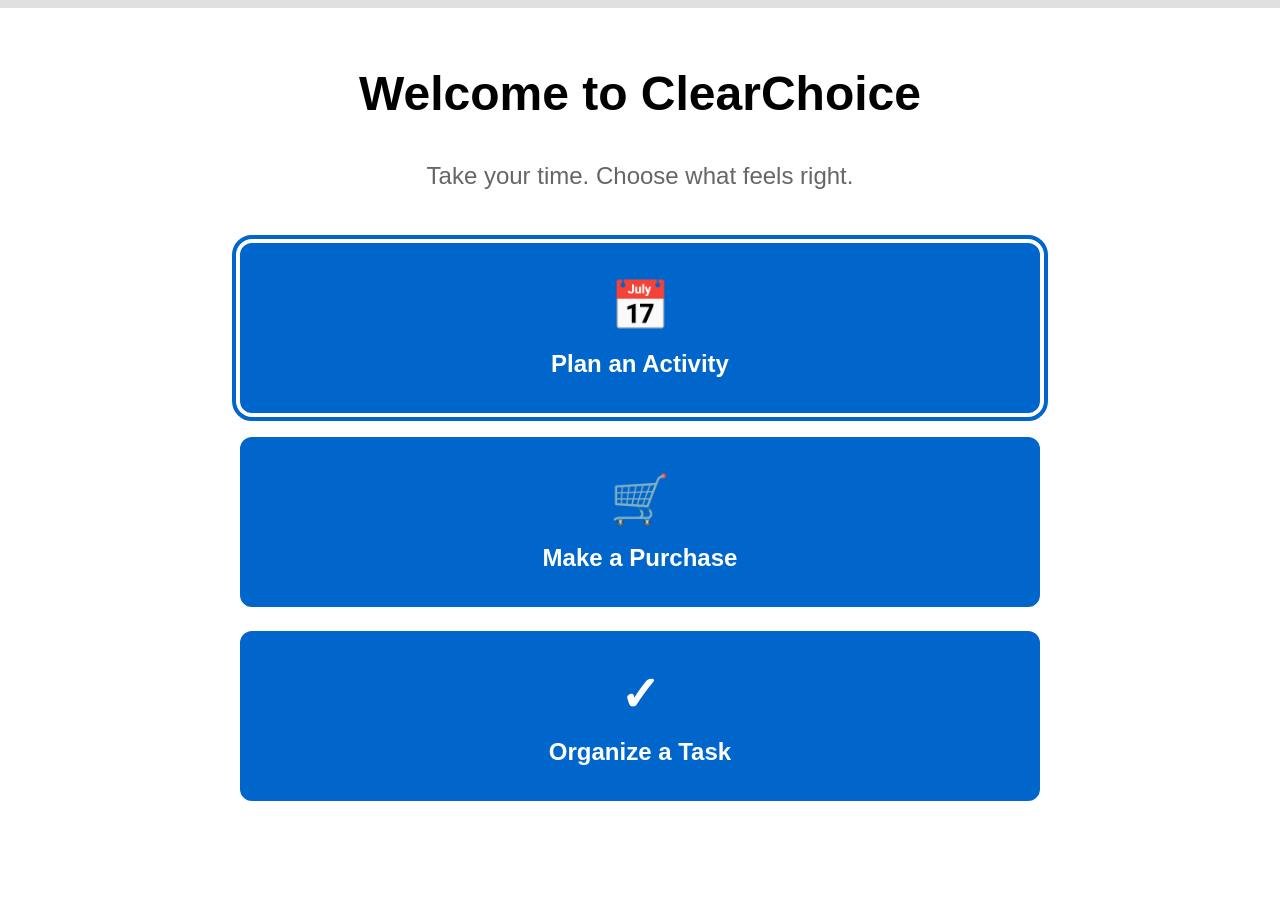
==== index.html @ 9fdf9b93 "Create ClearChoice accessibility-focused decision prototype Implements an interactive low-fidelity p" ====
<!DOCTYPE html>
<html lang="en">
<head>
    <meta charset="UTF-8">
    <meta name="viewport" content="width=device-width, initial-scale=1.0">
    <title>ClearChoice - Simple Decision Making</title>
    <link rel="stylesheet" href="styles.css">
</head>
<body>
    <!-- Progress Indicator -->
    <div class="progress-bar" role="progressbar" aria-valuenow="0" aria-valuemin="0" aria-valuemax="100">
        <div class="progress-fill" id="progressFill"></div>
    </div>

    <!-- Screen 1: Home Screen -->
    <main id="screen1" class="screen active" aria-live="polite">
        <div class="container">
            <h1 class="title">Welcome to ClearChoice</h1>
            <p class="subtitle">Take your time. Choose what feels right.</p>

            <div class="choices" role="group" aria-label="Main options">
                <button class="choice-btn primary" data-choice="plan-activity" aria-label="Plan an activity">
                    <span class="icon" aria-hidden="true">📅</span>
                    <span class="choice-text">Plan an Activity</span>
                </button>

                <button class="choice-btn primary" data-choice="make-purchase" aria-label="Make a purchase decision">
                    <span class="icon" aria-hidden="true">🛒</span>
                    <span class="choice-text">Make a Purchase</span>
                </button>

                <button class="choice-btn primary" data-choice="organize-task" aria-label="Organize a task">
                    <span class="icon" aria-hidden="true">✓</span>
                    <span class="choice-text">Organize a Task</span>
                </button>
            </div>
        </div>
    </main>

    <!-- Screen 2: Expanded Option View -->
    <main id="screen2" class="screen" aria-live="polite">
        <div class="container">
            <h1 class="title" id="screen2Title">Choose Your Option</h1>
            <p class="subtitle" id="screen2Subtitle">Select the option that works best for you</p>

            <div class="choices" role="group" aria-label="Detailed options">
                <button class="choice-btn secondary" data-suboption="option1" aria-label="First option">
                    <span class="choice-text" id="option1Text">Option 1</span>
                    <span class="choice-description" id="option1Desc">Description for option 1</span>
                </button>

                <button class="choice-btn secondary" data-suboption="option2" aria-label="Second option">
                    <span class="choice-text" id="option2Text">Option 2</span>
                    <span class="choice-description" id="option2Desc">Description for option 2</span>
                </button>

                <button class="choice-btn secondary" data-suboption="option3" aria-label="Third option">
                    <span class="choice-text" id="option3Text">Option 3</span>
                    <span class="choice-description" id="option3Desc">Description for option 3</span>
                </button>
            </div>

            <button class="back-btn" id="backToScreen1" aria-label="Go back to main options">
                <span aria-hidden="true">←</span> Back
            </button>
        </div>
    </main>

    <!-- Screen 3: Confirmation Screen -->
    <main id="screen3" class="screen" aria-live="polite">
        <div class="container">
            <h1 class="title">Confirm Your Choice</h1>
            <p class="subtitle">You can always go back and change your mind</p>

            <div class="confirmation-card" role="article">
                <div class="confirmation-icon" aria-hidden="true">✓</div>
                <h2 class="confirmation-title" id="confirmationTitle">Your Selection</h2>
                <p class="confirmation-detail" id="confirmationMain">Main choice</p>
                <p class="confirmation-detail" id="confirmationSub">Sub choice</p>
            </div>

            <div class="choices" role="group" aria-label="Confirmation actions">
                <button class="choice-btn confirm" id="confirmBtn" aria-label="Confirm and continue">
                    <span class="choice-text">Yes, This Looks Good</span>
                </button>

                <button class="choice-btn secondary-outline" id="backToScreen2" aria-label="Go back to change selection">
                    <span class="choice-text">Go Back to Change</span>
                </button>
            </div>
        </div>
    </main>

    <!-- Screen 4: Completion State -->
    <main id="screen4" class="screen" aria-live="polite">
        <div class="container">
            <div class="success-animation" aria-hidden="true">
                <div class="checkmark-circle">
                    <div class="checkmark"></div>
                </div>
            </div>

            <h1 class="title success-title">All Set!</h1>
            <p class="subtitle">You've made your choice with confidence</p>

            <div class="summary-card" role="article">
                <h2 class="summary-heading">Your Decision Summary</h2>
                <div class="summary-item">
                    <span class="summary-label">Category:</span>
                    <span class="summary-value" id="summaryMain">-</span>
                </div>
                <div class="summary-item">
                    <span class="summary-label">Selection:</span>
                    <span class="summary-value" id="summarySub">-</span>
                </div>
            </div>

            <div class="choices" role="group" aria-label="Next actions">
                <button class="choice-btn primary" id="startOver" aria-label="Start over with a new choice">
                    <span class="choice-text">Make Another Choice</span>
                </button>
            </div>
        </div>
    </main>

    <!-- Audio Elements for Feedback -->
    <audio id="clickSound" preload="auto">
        <!-- Inline data URL for a simple click sound -->
        <source src="[data-uri]" type="audio/wav">
    </audio>
    <audio id="successSound" preload="auto">
        <source src="[data-uri]" type="audio/wav">
    </audio>

    <!-- Screen Reader Announcements -->
    <div class="sr-only" role="status" aria-live="polite" aria-atomic="true" id="announcements"></div>

    <script src="script.js"></script>
</body>
</html>
---- styles.css ----
/* Reset and Base Styles */
* {
    margin: 0;
    padding: 0;
    box-sizing: border-box;
}

:root {
    /* High Contrast Color Palette */
    --color-bg: #FFFFFF;
    --color-text: #000000;
    --color-primary: #0066CC;
    --color-primary-hover: #0052A3;
    --color-primary-active: #003D7A;
    --color-secondary: #2E7D32;
    --color-secondary-hover: #1B5E20;
    --color-border: #333333;
    --color-success: #2E7D32;
    --color-muted: #666666;
    --color-card-bg: #F5F5F5;

    /* Spacing */
    --spacing-xs: 0.5rem;
    --spacing-sm: 1rem;
    --spacing-md: 1.5rem;
    --spacing-lg: 2rem;
    --spacing-xl: 3rem;

    /* Typography */
    --font-size-base: 18px;
    --font-size-lg: 24px;
    --font-size-xl: 32px;
    --font-size-xxl: 48px;

    /* Borders */
    --border-radius: 12px;
    --border-width: 3px;

    /* Transitions */
    --transition-speed: 0.3s;
}

body {
    font-family: -apple-system, BlinkMacSystemFont, 'Segoe UI', 'Roboto', 'Oxygen',
        'Ubuntu', 'Cantarell', 'Fira Sans', 'Droid Sans', 'Helvetica Neue',
        sans-serif;
    -webkit-font-smoothing: antialiased;
    -moz-osx-font-smoothing: grayscale;
    background-color: var(--color-bg);
    color: var(--color-text);
    font-size: var(--font-size-base);
    line-height: 1.6;
    min-height: 100vh;
}

/* Screen Reader Only */
.sr-only {
    position: absolute;
    width: 1px;
    height: 1px;
    padding: 0;
    margin: -1px;
    overflow: hidden;
    clip: rect(0, 0, 0, 0);
    white-space: nowrap;
    border-width: 0;
}

/* Progress Bar */
.progress-bar {
    position: fixed;
    top: 0;
    left: 0;
    width: 100%;
    height: 8px;
    background-color: #E0E0E0;
    z-index: 1000;
}

.progress-fill {
    height: 100%;
    background-color: var(--color-primary);
    transition: width var(--transition-speed) ease-in-out;
    width: 0%;
}

/* Screen Container */
.screen {
    display: none;
    min-height: 100vh;
    padding: var(--spacing-xl) var(--spacing-md);
    padding-top: calc(var(--spacing-xl) + 8px); /* Account for progress bar */
    animation: fadeIn 0.5s ease-in-out;
}

.screen.active {
    display: flex;
}

@keyframes fadeIn {
    from {
        opacity: 0;
        transform: translateY(20px);
    }
    to {
        opacity: 1;
        transform: translateY(0);
    }
}

.container {
    max-width: 800px;
    margin: 0 auto;
    width: 100%;
}

/* Typography */
.title {
    font-size: var(--font-size-xxl);
    font-weight: 700;
    margin-bottom: var(--spacing-md);
    text-align: center;
    color: var(--color-text);
}

.subtitle {
    font-size: var(--font-size-lg);
    margin-bottom: var(--spacing-xl);
    text-align: center;
    color: var(--color-muted);
    font-weight: 400;
}

/* Choices Container */
.choices {
    display: flex;
    flex-direction: column;
    gap: var(--spacing-md);
    margin-bottom: var(--spacing-lg);
}

/* Choice Buttons */
.choice-btn {
    display: flex;
    flex-direction: column;
    align-items: center;
    justify-content: center;
    padding: var(--spacing-lg);
    font-size: var(--font-size-lg);
    font-weight: 600;
    border: var(--border-width) solid var(--color-border);
    border-radius: var(--border-radius);
    background-color: var(--color-bg);
    color: var(--color-text);
    cursor: pointer;
    transition: all var(--transition-speed) ease;
    min-height: 120px;
    text-align: center;
    position: relative;
    overflow: hidden;
}

.choice-btn:hover {
    transform: translateY(-4px);
    box-shadow: 0 8px 16px rgba(0, 0, 0, 0.2);
}

.choice-btn:focus {
    outline: 4px solid var(--color-primary);
    outline-offset: 4px;
}

.choice-btn:active {
    transform: translateY(-2px);
    box-shadow: 0 4px 8px rgba(0, 0, 0, 0.2);
}

/* Primary Button Variant */
.choice-btn.primary {
    background-color: var(--color-primary);
    color: #FFFFFF;
    border-color: var(--color-primary);
}

.choice-btn.primary:hover {
    background-color: var(--color-primary-hover);
    border-color: var(--color-primary-hover);
}

.choice-btn.primary:active {
    background-color: var(--color-primary-active);
}

/* Secondary Button Variant */
.choice-btn.secondary {
    background-color: #FFFFFF;
    color: var(--color-text);
    border-color: var(--color-border);
}

.choice-btn.secondary:hover {
    background-color: #F5F5F5;
    border-color: var(--color-primary);
}

/* Secondary Outline Variant */
.choice-btn.secondary-outline {
    background-color: transparent;
    color: var(--color-text);
    border-color: var(--color-border);
}

.choice-btn.secondary-outline:hover {
    background-color: #F5F5F5;
}

/* Confirm Button Variant */
.choice-btn.confirm {
    background-color: var(--color-success);
    color: #FFFFFF;
    border-color: var(--color-success);
}

.choice-btn.confirm:hover {
    background-color: var(--color-secondary-hover);
    border-color: var(--color-secondary-hover);
}

/* Button Content */
.icon {
    font-size: 48px;
    margin-bottom: var(--spacing-sm);
    display: block;
}

.choice-text {
    font-size: var(--font-size-lg);
    font-weight: 600;
    display: block;
}

.choice-description {
    font-size: var(--font-size-base);
    font-weight: 400;
    color: var(--color-muted);
    margin-top: var(--spacing-xs);
    display: block;
}

.choice-btn.primary .choice-description,
.choice-btn.confirm .choice-description {
    color: rgba(255, 255, 255, 0.9);
}

/* Back Button */
.back-btn {
    display: inline-flex;
    align-items: center;
    gap: var(--spacing-xs);
    padding: var(--spacing-sm) var(--spacing-lg);
    font-size: var(--font-size-base);
    font-weight: 600;
    background-color: transparent;
    color: var(--color-text);
    border: var(--border-width) solid var(--color-border);
    border-radius: var(--border-radius);
    cursor: pointer;
    transition: all var(--transition-speed) ease;
}

.back-btn:hover {
    background-color: #F5F5F5;
    border-color: var(--color-primary);
}

.back-btn:focus {
    outline: 4px solid var(--color-primary);
    outline-offset: 4px;
}

/* Confirmation Card */
.confirmation-card {
    background-color: var(--color-card-bg);
    border: var(--border-width) solid var(--color-border);
    border-radius: var(--border-radius);
    padding: var(--spacing-xl);
    margin-bottom: var(--spacing-xl);
    text-align: center;
}

.confirmation-icon {
    font-size: 64px;
    margin-bottom: var(--spacing-md);
    color: var(--color-success);
}

.confirmation-title {
    font-size: var(--font-size-xl);
    font-weight: 600;
    margin-bottom: var(--spacing-md);
}

.confirmation-detail {
    font-size: var(--font-size-lg);
    color: var(--color-muted);
    margin-bottom: var(--spacing-xs);
}

/* Success Animation */
.success-animation {
    display: flex;
    justify-content: center;
    margin-bottom: var(--spacing-xl);
    animation: scaleIn 0.6s ease-out;
}

@keyframes scaleIn {
    from {
        transform: scale(0);
        opacity: 0;
    }
    to {
        transform: scale(1);
        opacity: 1;
    }
}

.checkmark-circle {
    width: 120px;
    height: 120px;
    border-radius: 50%;
    background-color: var(--color-success);
    display: flex;
    align-items: center;
    justify-content: center;
    position: relative;
}

.checkmark {
    width: 60px;
    height: 60px;
    border-bottom: 8px solid #FFFFFF;
    border-right: 8px solid #FFFFFF;
    transform: rotate(45deg);
    margin-bottom: 12px;
    animation: drawCheckmark 0.5s ease-out 0.3s both;
}

@keyframes drawCheckmark {
    from {
        width: 0;
        height: 0;
    }
    to {
        width: 60px;
        height: 60px;
    }
}

.success-title {
    color: var(--color-success);
}

/* Summary Card */
.summary-card {
    background-color: var(--color-card-bg);
    border: var(--border-width) solid var(--color-border);
    border-radius: var(--border-radius);
    padding: var(--spacing-xl);
    margin-bottom: var(--spacing-xl);
}

.summary-heading {
    font-size: var(--font-size-xl);
    font-weight: 600;
    margin-bottom: var(--spacing-md);
    text-align: center;
}

.summary-item {
    display: flex;
    justify-content: space-between;
    align-items: center;
    padding: var(--spacing-md) 0;
    border-bottom: 2px solid #E0E0E0;
    font-size: var(--font-size-lg);
}

.summary-item:last-child {
    border-bottom: none;
}

.summary-label {
    font-weight: 600;
    color: var(--color-muted);
}

.summary-value {
    font-weight: 600;
    color: var(--color-text);
    text-align: right;
}

/* Button Click Effect */
@keyframes clickEffect {
    0% {
        transform: scale(1);
    }
    50% {
        transform: scale(0.95);
    }
    100% {
        transform: scale(1);
    }
}

.choice-btn.clicked {
    animation: clickEffect 0.3s ease;
}

/* Responsive Design */
@media (max-width: 768px) {
    :root {
        --font-size-base: 16px;
        --font-size-lg: 20px;
        --font-size-xl: 28px;
        --font-size-xxl: 36px;
        --spacing-xl: 2rem;
    }

    .screen {
        padding: var(--spacing-lg) var(--spacing-sm);
    }

    .choice-btn {
        min-height: 100px;
        padding: var(--spacing-md);
    }

    .icon {
        font-size: 36px;
    }
}

/* High Contrast Mode Support */
@media (prefers-contrast: high) {
    :root {
        --color-primary: #0052CC;
        --border-width: 4px;
    }

    .choice-btn {
        border-width: 4px;
    }
}

/* Reduced Motion Support */
@media (prefers-reduced-motion: reduce) {
    * {
        animation-duration: 0.01ms !important;
        animation-iteration-count: 1 !important;
        transition-duration: 0.01ms !important;
    }
}

/* Focus Visible for Keyboard Navigation */
.choice-btn:focus-visible {
    outline: 4px solid var(--color-primary);
    outline-offset: 4px;
}

/* Loading State */
.choice-btn:disabled {
    opacity: 0.6;
    cursor: not-allowed;
}

.choice-btn:disabled:hover {
    transform: none;
    box-shadow: none;
}
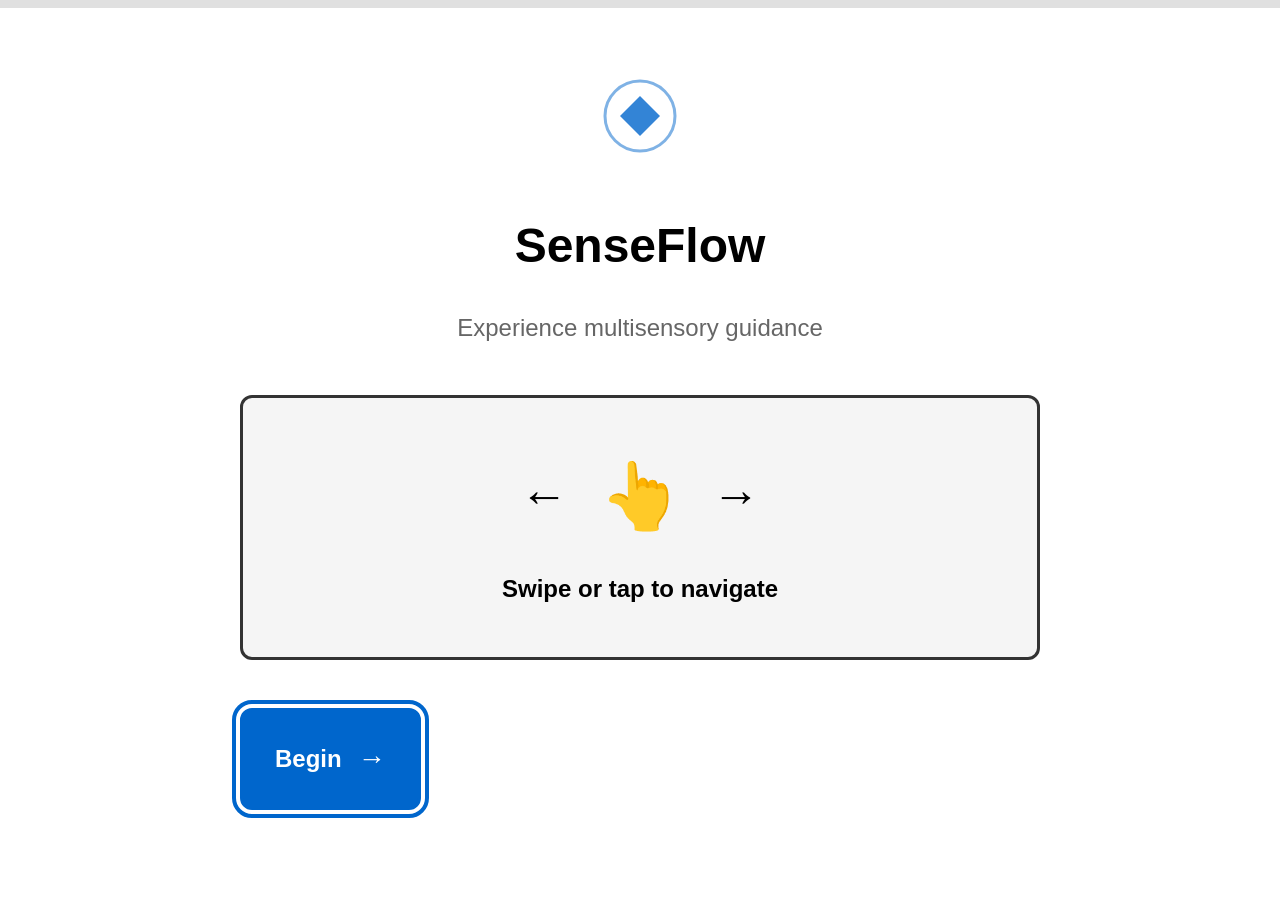
==== commit b10b46e1: "Create SenseFlow multisensory interaction prototype Transform ClearChoice into SenseFlow - a multise" ====
--- a/index.html
+++ b/index.html
@@ -3,7 +3,7 @@
 <head>
     <meta charset="UTF-8">
     <meta name="viewport" content="width=device-width, initial-scale=1.0">
-    <title>ClearChoice - Simple Decision Making</title>
+    <title>SenseFlow - Multisensory Interaction</title>
     <link rel="stylesheet" href="styles.css">
 </head>
 <body>
@@ -12,112 +12,173 @@
         <div class="progress-fill" id="progressFill"></div>
     </div>
 
-    <!-- Screen 1: Home Screen -->
+    <!-- Screen 1: Start Interaction -->
     <main id="screen1" class="screen active" aria-live="polite">
         <div class="container">
-            <h1 class="title">Welcome to ClearChoice</h1>
-            <p class="subtitle">Take your time. Choose what feels right.</p>
-
-            <div class="choices" role="group" aria-label="Main options">
-                <button class="choice-btn primary" data-choice="plan-activity" aria-label="Plan an activity">
-                    <span class="icon" aria-hidden="true">📅</span>
-                    <span class="choice-text">Plan an Activity</span>
+            <div class="gesture-icon pulse" aria-hidden="true">
+                <svg width="120" height="120" viewBox="0 0 120 120" fill="none">
+                    <path d="M40 60 L60 40 L80 60 L60 80 Z" fill="currentColor" opacity="0.8"/>
+                    <circle cx="60" cy="60" r="35" stroke="currentColor" stroke-width="3" fill="none" opacity="0.5"/>
+                </svg>
+            </div>
+
+            <h1 class="title">SenseFlow</h1>
+            <p class="subtitle">Experience multisensory guidance</p>
+
+            <div class="instruction-card" role="article">
+                <div class="gesture-guide">
+                    <div class="gesture-demo" aria-hidden="true">
+                        <div class="swipe-indicator left">
+                            <span class="arrow">←</span>
+                        </div>
+                        <div class="touch-icon">👆</div>
+                        <div class="swipe-indicator right">
+                            <span class="arrow">→</span>
+                        </div>
+                    </div>
+                    <p class="gesture-text">Swipe or tap to navigate</p>
+                </div>
+            </div>
+
+            <button class="choice-btn primary pulse-subtle" id="beginBtn" aria-label="Begin the experience">
+                <span class="choice-text">Begin</span>
+                <span class="arrow-icon" aria-hidden="true">→</span>
+            </button>
+        </div>
+    </main>
+
+    <!-- Screen 2: Guided Path View -->
+    <main id="screen2" class="screen" aria-live="polite">
+        <div class="container">
+            <h1 class="title">Follow the Path</h1>
+            <p class="subtitle">Choose your direction</p>
+
+            <div class="path-container" role="group" aria-label="Direction options">
+                <!-- Animated Path Visual -->
+                <svg class="path-visual" width="100%" height="200" viewBox="0 0 400 200" aria-hidden="true">
+                    <defs>
+                        <marker id="arrowhead" markerWidth="10" markerHeight="10" refX="9" refY="3" orient="auto">
+                            <polygon points="0 0, 10 3, 0 6" fill="#0066CC" />
+                        </marker>
+                    </defs>
+                    <path id="path1" class="animated-path" d="M 50 100 Q 125 50, 200 100" stroke="#0066CC" stroke-width="4" fill="none" marker-end="url(#arrowhead)" />
+                    <path id="path2" class="animated-path" d="M 50 100 L 200 100" stroke="#2E7D32" stroke-width="4" fill="none" marker-end="url(#arrowhead)" />
+                    <path id="path3" class="animated-path" d="M 50 100 Q 125 150, 200 100" stroke="#CC6600" stroke-width="4" fill="none" marker-end="url(#arrowhead)" />
+
+                    <circle class="path-pulse" cx="50" cy="100" r="8" fill="#0066CC" opacity="0.6" />
+                </svg>
+
+                <div class="direction-choices">
+                    <button class="direction-btn up" data-direction="up" aria-label="Move upward">
+                        <span class="direction-arrow" aria-hidden="true">↑</span>
+                        <span class="direction-label">Explore</span>
+                    </button>
+
+                    <button class="direction-btn forward" data-direction="forward" aria-label="Move forward">
+                        <span class="direction-arrow" aria-hidden="true">→</span>
+                        <span class="direction-label">Continue</span>
+                    </button>
+
+                    <button class="direction-btn down" data-direction="down" aria-label="Move downward">
+                        <span class="direction-arrow" aria-hidden="true">↓</span>
+                        <span class="direction-label">Discover</span>
+                    </button>
+                </div>
+            </div>
+
+            <div class="swipe-hint" aria-hidden="true">
+                <span class="hint-text">Swipe in any direction</span>
+            </div>
+        </div>
+    </main>
+
+    <!-- Screen 3: Sensory Feedback Controls -->
+    <main id="screen3" class="screen" aria-live="polite">
+        <div class="container">
+            <h1 class="title">Customize Your Experience</h1>
+            <p class="subtitle">Choose your sensory feedback</p>
+
+            <div class="controls-card" role="group" aria-label="Sensory feedback settings">
+                <!-- Sound Toggle -->
+                <div class="control-item">
+                    <button class="toggle-btn active" id="soundToggle"
+                            aria-pressed="true" aria-label="Toggle sound feedback">
+                        <span class="control-icon" aria-hidden="true">🔊</span>
+                        <span class="control-label">Sound</span>
+                        <span class="toggle-indicator"></span>
+                    </button>
+                </div>
+
+                <!-- Motion Toggle -->
+                <div class="control-item">
+                    <button class="toggle-btn active" id="motionToggle"
+                            aria-pressed="true" aria-label="Toggle motion feedback">
+                        <span class="control-icon" aria-hidden="true">〰️</span>
+                        <span class="control-label">Motion</span>
+                        <span class="toggle-indicator"></span>
+                    </button>
+                </div>
+
+                <!-- Haptic Toggle -->
+                <div class="control-item">
+                    <button class="toggle-btn active" id="hapticToggle"
+                            aria-pressed="true" aria-label="Toggle haptic feedback">
+                        <span class="control-icon" aria-hidden="true">📳</span>
+                        <span class="control-label">Haptic</span>
+                        <span class="toggle-indicator"></span>
+                    </button>
+                </div>
+            </div>
+
+            <div class="test-feedback-area" role="region" aria-label="Test feedback settings">
+                <p class="test-label">Test your settings:</p>
+                <button class="test-btn" id="testFeedback" aria-label="Test all enabled feedback">
+                    <span class="test-icon" aria-hidden="true">✨</span>
+                    <span class="test-text">Test Feedback</span>
                 </button>
-
-                <button class="choice-btn primary" data-choice="make-purchase" aria-label="Make a purchase decision">
-                    <span class="icon" aria-hidden="true">🛒</span>
-                    <span class="choice-text">Make a Purchase</span>
-                </button>
-
-                <button class="choice-btn primary" data-choice="organize-task" aria-label="Organize a task">
-                    <span class="icon" aria-hidden="true">✓</span>
-                    <span class="choice-text">Organize a Task</span>
-                </button>
-            </div>
-        </div>
-    </main>
-
-    <!-- Screen 2: Expanded Option View -->
-    <main id="screen2" class="screen" aria-live="polite">
-        <div class="container">
-            <h1 class="title" id="screen2Title">Choose Your Option</h1>
-            <p class="subtitle" id="screen2Subtitle">Select the option that works best for you</p>
-
-            <div class="choices" role="group" aria-label="Detailed options">
-                <button class="choice-btn secondary" data-suboption="option1" aria-label="First option">
-                    <span class="choice-text" id="option1Text">Option 1</span>
-                    <span class="choice-description" id="option1Desc">Description for option 1</span>
-                </button>
-
-                <button class="choice-btn secondary" data-suboption="option2" aria-label="Second option">
-                    <span class="choice-text" id="option2Text">Option 2</span>
-                    <span class="choice-description" id="option2Desc">Description for option 2</span>
-                </button>
-
-                <button class="choice-btn secondary" data-suboption="option3" aria-label="Third option">
-                    <span class="choice-text" id="option3Text">Option 3</span>
-                    <span class="choice-description" id="option3Desc">Description for option 3</span>
-                </button>
-            </div>
-
-            <button class="back-btn" id="backToScreen1" aria-label="Go back to main options">
-                <span aria-hidden="true">←</span> Back
+            </div>
+
+            <button class="choice-btn confirm" id="continueBtn" aria-label="Continue to completion">
+                <span class="choice-text">Continue</span>
+                <span class="arrow-icon" aria-hidden="true">→</span>
             </button>
         </div>
     </main>
 
-    <!-- Screen 3: Confirmation Screen -->
-    <main id="screen3" class="screen" aria-live="polite">
-        <div class="container">
-            <h1 class="title">Confirm Your Choice</h1>
-            <p class="subtitle">You can always go back and change your mind</p>
-
-            <div class="confirmation-card" role="article">
-                <div class="confirmation-icon" aria-hidden="true">✓</div>
-                <h2 class="confirmation-title" id="confirmationTitle">Your Selection</h2>
-                <p class="confirmation-detail" id="confirmationMain">Main choice</p>
-                <p class="confirmation-detail" id="confirmationSub">Sub choice</p>
-            </div>
-
-            <div class="choices" role="group" aria-label="Confirmation actions">
-                <button class="choice-btn confirm" id="confirmBtn" aria-label="Confirm and continue">
-                    <span class="choice-text">Yes, This Looks Good</span>
-                </button>
-
-                <button class="choice-btn secondary-outline" id="backToScreen2" aria-label="Go back to change selection">
-                    <span class="choice-text">Go Back to Change</span>
-                </button>
-            </div>
-        </div>
-    </main>
-
-    <!-- Screen 4: Completion State -->
+    <!-- Screen 4: Task Completion Feedback -->
     <main id="screen4" class="screen" aria-live="polite">
         <div class="container">
             <div class="success-animation" aria-hidden="true">
+                <div class="ripple-effect"></div>
                 <div class="checkmark-circle">
                     <div class="checkmark"></div>
                 </div>
             </div>
 
-            <h1 class="title success-title">All Set!</h1>
-            <p class="subtitle">You've made your choice with confidence</p>
-
-            <div class="summary-card" role="article">
-                <h2 class="summary-heading">Your Decision Summary</h2>
-                <div class="summary-item">
-                    <span class="summary-label">Category:</span>
-                    <span class="summary-value" id="summaryMain">-</span>
-                </div>
-                <div class="summary-item">
-                    <span class="summary-label">Selection:</span>
-                    <span class="summary-value" id="summarySub">-</span>
+            <h1 class="title success-title">Complete!</h1>
+            <p class="subtitle">You've experienced SenseFlow</p>
+
+            <div class="completion-stats" role="article">
+                <div class="stat-item">
+                    <span class="stat-icon" aria-hidden="true">👆</span>
+                    <span class="stat-label">Gestures Used</span>
+                    <span class="stat-value" id="gestureCount">0</span>
+                </div>
+                <div class="stat-item">
+                    <span class="stat-icon" aria-hidden="true">🔊</span>
+                    <span class="stat-label">Sound Cues</span>
+                    <span class="stat-value" id="soundCount">0</span>
+                </div>
+                <div class="stat-item">
+                    <span class="stat-icon" aria-hidden="true">📳</span>
+                    <span class="stat-label">Haptic Pulses</span>
+                    <span class="stat-value" id="hapticCount">0</span>
                 </div>
             </div>
 
             <div class="choices" role="group" aria-label="Next actions">
-                <button class="choice-btn primary" id="startOver" aria-label="Start over with a new choice">
-                    <span class="choice-text">Make Another Choice</span>
+                <button class="choice-btn primary" id="startOver" aria-label="Experience SenseFlow again">
+                    <span class="choice-text">Experience Again</span>
                 </button>
             </div>
         </div>
@@ -125,10 +186,15 @@
 
     <!-- Audio Elements for Feedback -->
     <audio id="clickSound" preload="auto">
-        <!-- Inline data URL for a simple click sound -->
         <source src="[data-uri]" type="audio/wav">
     </audio>
     <audio id="successSound" preload="auto">
+        <source src="[data-uri]" type="audio/wav">
+    </audio>
+    <audio id="swipeSound" preload="auto">
+        <source src="[data-uri]" type="audio/wav">
+    </audio>
+    <audio id="directionSound" preload="auto">
         <source src="[data-uri]" type="audio/wav">
     </audio>
 
--- a/styles.css
+++ b/styles.css
@@ -14,6 +14,7 @@
     --color-primary-active: #003D7A;
     --color-secondary: #2E7D32;
     --color-secondary-hover: #1B5E20;
+    --color-accent: #CC6600;
     --color-border: #333333;
     --color-success: #2E7D32;
     --color-muted: #666666;
@@ -51,6 +52,7 @@
     font-size: var(--font-size-base);
     line-height: 1.6;
     min-height: 100vh;
+    overflow-x: hidden;
 }
 
 /* Screen Reader Only */
@@ -79,7 +81,7 @@
 
 .progress-fill {
     height: 100%;
-    background-color: var(--color-primary);
+    background: linear-gradient(90deg, var(--color-primary), var(--color-secondary));
     transition: width var(--transition-speed) ease-in-out;
     width: 0%;
 }
@@ -89,7 +91,7 @@
     display: none;
     min-height: 100vh;
     padding: var(--spacing-xl) var(--spacing-md);
-    padding-top: calc(var(--spacing-xl) + 8px); /* Account for progress bar */
+    padding-top: calc(var(--spacing-xl) + 8px);
     animation: fadeIn 0.5s ease-in-out;
 }
 
@@ -131,7 +133,457 @@
     font-weight: 400;
 }
 
-/* Choices Container */
+/* Gesture Icon - Screen 1 */
+.gesture-icon {
+    display: flex;
+    justify-content: center;
+    margin-bottom: var(--spacing-lg);
+    color: var(--color-primary);
+}
+
+.gesture-icon.pulse {
+    animation: pulse 2s ease-in-out infinite;
+}
+
+@keyframes pulse {
+    0%, 100% {
+        transform: scale(1);
+        opacity: 1;
+    }
+    50% {
+        transform: scale(1.1);
+        opacity: 0.8;
+    }
+}
+
+/* Instruction Card - Screen 1 */
+.instruction-card {
+    background-color: var(--color-card-bg);
+    border: var(--border-width) solid var(--color-border);
+    border-radius: var(--border-radius);
+    padding: var(--spacing-xl);
+    margin-bottom: var(--spacing-xl);
+}
+
+.gesture-guide {
+    text-align: center;
+}
+
+.gesture-demo {
+    display: flex;
+    justify-content: center;
+    align-items: center;
+    gap: var(--spacing-lg);
+    margin-bottom: var(--spacing-md);
+    position: relative;
+    height: 100px;
+}
+
+.swipe-indicator {
+    font-size: 48px;
+    animation: swipeHint 2s ease-in-out infinite;
+}
+
+.swipe-indicator.left {
+    animation-delay: 0s;
+}
+
+.swipe-indicator.right {
+    animation-delay: 1s;
+}
+
+@keyframes swipeHint {
+    0%, 100% {
+        transform: translateX(0);
+        opacity: 0.5;
+    }
+    50% {
+        transform: translateX(10px);
+        opacity: 1;
+    }
+}
+
+.touch-icon {
+    font-size: 64px;
+    animation: tap 1.5s ease-in-out infinite;
+}
+
+@keyframes tap {
+    0%, 100% {
+        transform: scale(1);
+    }
+    50% {
+        transform: scale(1.2);
+    }
+}
+
+.gesture-text {
+    font-size: var(--font-size-lg);
+    color: var(--color-text);
+    font-weight: 600;
+}
+
+/* Pulse Subtle Animation */
+.pulse-subtle {
+    animation: pulseSubtle 3s ease-in-out infinite;
+}
+
+@keyframes pulseSubtle {
+    0%, 100% {
+        box-shadow: 0 0 0 0 rgba(0, 102, 204, 0.4);
+    }
+    50% {
+        box-shadow: 0 0 0 20px rgba(0, 102, 204, 0);
+    }
+}
+
+/* Arrow Icon */
+.arrow-icon {
+    margin-left: var(--spacing-sm);
+    font-size: 28px;
+    display: inline-block;
+    animation: arrowBounce 1s ease-in-out infinite;
+}
+
+@keyframes arrowBounce {
+    0%, 100% {
+        transform: translateX(0);
+    }
+    50% {
+        transform: translateX(5px);
+    }
+}
+
+/* Path Container - Screen 2 */
+.path-container {
+    margin-bottom: var(--spacing-xl);
+}
+
+.path-visual {
+    display: block;
+    margin: 0 auto var(--spacing-xl);
+    max-width: 400px;
+}
+
+.animated-path {
+    stroke-dasharray: 300;
+    stroke-dashoffset: 300;
+    animation: drawPath 3s ease-in-out infinite;
+}
+
+#path1 {
+    animation-delay: 0s;
+}
+
+#path2 {
+    animation-delay: 0.5s;
+}
+
+#path3 {
+    animation-delay: 1s;
+}
+
+@keyframes drawPath {
+    0%, 100% {
+        stroke-dashoffset: 300;
+        opacity: 0.3;
+    }
+    50% {
+        stroke-dashoffset: 0;
+        opacity: 1;
+    }
+}
+
+.path-pulse {
+    animation: pathPulse 2s ease-in-out infinite;
+}
+
+@keyframes pathPulse {
+    0%, 100% {
+        r: 8;
+        opacity: 0.6;
+    }
+    50% {
+        r: 12;
+        opacity: 1;
+    }
+}
+
+/* Direction Choices */
+.direction-choices {
+    display: flex;
+    flex-direction: column;
+    gap: var(--spacing-md);
+}
+
+.direction-btn {
+    display: flex;
+    align-items: center;
+    gap: var(--spacing-md);
+    padding: var(--spacing-lg);
+    font-size: var(--font-size-lg);
+    font-weight: 600;
+    border: var(--border-width) solid var(--color-border);
+    border-radius: var(--border-radius);
+    background-color: var(--color-bg);
+    color: var(--color-text);
+    cursor: pointer;
+    transition: all var(--transition-speed) ease;
+    min-height: 80px;
+}
+
+.direction-btn:hover {
+    transform: translateX(10px);
+    box-shadow: -8px 0 16px rgba(0, 0, 0, 0.1);
+}
+
+.direction-btn:focus {
+    outline: 4px solid var(--color-primary);
+    outline-offset: 4px;
+}
+
+.direction-btn.up {
+    border-left: 6px solid var(--color-primary);
+}
+
+.direction-btn.forward {
+    border-left: 6px solid var(--color-secondary);
+}
+
+.direction-btn.down {
+    border-left: 6px solid var(--color-accent);
+}
+
+.direction-arrow {
+    font-size: 48px;
+    line-height: 1;
+}
+
+.direction-label {
+    font-size: var(--font-size-lg);
+    flex: 1;
+}
+
+.swipe-hint {
+    text-align: center;
+    color: var(--color-muted);
+    font-size: var(--font-size-base);
+    animation: fadeInOut 2s ease-in-out infinite;
+}
+
+@keyframes fadeInOut {
+    0%, 100% {
+        opacity: 0.5;
+    }
+    50% {
+        opacity: 1;
+    }
+}
+
+/* Controls Card - Screen 3 */
+.controls-card {
+    background-color: var(--color-card-bg);
+    border: var(--border-width) solid var(--color-border);
+    border-radius: var(--border-radius);
+    padding: var(--spacing-xl);
+    margin-bottom: var(--spacing-xl);
+}
+
+.control-item {
+    margin-bottom: var(--spacing-md);
+}
+
+.control-item:last-child {
+    margin-bottom: 0;
+}
+
+.toggle-btn {
+    display: flex;
+    align-items: center;
+    gap: var(--spacing-md);
+    width: 100%;
+    padding: var(--spacing-lg);
+    font-size: var(--font-size-lg);
+    font-weight: 600;
+    border: var(--border-width) solid var(--color-border);
+    border-radius: var(--border-radius);
+    background-color: var(--color-bg);
+    color: var(--color-text);
+    cursor: pointer;
+    transition: all var(--transition-speed) ease;
+    position: relative;
+}
+
+.toggle-btn:hover {
+    background-color: #F0F0F0;
+}
+
+.toggle-btn:focus {
+    outline: 4px solid var(--color-primary);
+    outline-offset: 4px;
+}
+
+.toggle-btn.active {
+    background-color: var(--color-primary);
+    color: #FFFFFF;
+    border-color: var(--color-primary);
+}
+
+.control-icon {
+    font-size: 36px;
+}
+
+.control-label {
+    flex: 1;
+    text-align: left;
+}
+
+.toggle-indicator {
+    width: 60px;
+    height: 32px;
+    background-color: #CCCCCC;
+    border-radius: 16px;
+    position: relative;
+    transition: background-color var(--transition-speed) ease;
+}
+
+.toggle-indicator::after {
+    content: '';
+    position: absolute;
+    width: 26px;
+    height: 26px;
+    background-color: #FFFFFF;
+    border-radius: 50%;
+    top: 3px;
+    left: 3px;
+    transition: transform var(--transition-speed) ease;
+}
+
+.toggle-btn.active .toggle-indicator {
+    background-color: #FFFFFF;
+}
+
+.toggle-btn.active .toggle-indicator::after {
+    transform: translateX(28px);
+}
+
+/* Test Feedback Area */
+.test-feedback-area {
+    text-align: center;
+    margin-bottom: var(--spacing-xl);
+}
+
+.test-label {
+    font-size: var(--font-size-lg);
+    margin-bottom: var(--spacing-md);
+    color: var(--color-muted);
+}
+
+.test-btn {
+    display: inline-flex;
+    align-items: center;
+    gap: var(--spacing-sm);
+    padding: var(--spacing-md) var(--spacing-xl);
+    font-size: var(--font-size-lg);
+    font-weight: 600;
+    border: var(--border-width) solid var(--color-secondary);
+    border-radius: var(--border-radius);
+    background-color: var(--color-secondary);
+    color: #FFFFFF;
+    cursor: pointer;
+    transition: all var(--transition-speed) ease;
+}
+
+.test-btn:hover {
+    background-color: var(--color-secondary-hover);
+    transform: scale(1.05);
+}
+
+.test-btn:focus {
+    outline: 4px solid var(--color-primary);
+    outline-offset: 4px;
+}
+
+.test-btn:active {
+    transform: scale(0.98);
+}
+
+.test-icon {
+    font-size: 28px;
+}
+
+/* Completion Stats - Screen 4 */
+.completion-stats {
+    background-color: var(--color-card-bg);
+    border: var(--border-width) solid var(--color-border);
+    border-radius: var(--border-radius);
+    padding: var(--spacing-xl);
+    margin-bottom: var(--spacing-xl);
+    display: grid;
+    grid-template-columns: repeat(auto-fit, minmax(200px, 1fr));
+    gap: var(--spacing-lg);
+}
+
+.stat-item {
+    display: flex;
+    flex-direction: column;
+    align-items: center;
+    text-align: center;
+    padding: var(--spacing-md);
+}
+
+.stat-icon {
+    font-size: 48px;
+    margin-bottom: var(--spacing-sm);
+}
+
+.stat-label {
+    font-size: var(--font-size-base);
+    color: var(--color-muted);
+    margin-bottom: var(--spacing-xs);
+}
+
+.stat-value {
+    font-size: var(--font-size-xl);
+    font-weight: 700;
+    color: var(--color-primary);
+    animation: countUp 0.5s ease-out;
+}
+
+@keyframes countUp {
+    from {
+        transform: scale(0.5);
+        opacity: 0;
+    }
+    to {
+        transform: scale(1);
+        opacity: 1;
+    }
+}
+
+/* Ripple Effect - Screen 4 */
+.ripple-effect {
+    position: absolute;
+    width: 200px;
+    height: 200px;
+    border-radius: 50%;
+    border: 4px solid var(--color-success);
+    animation: ripple 2s ease-out infinite;
+    pointer-events: none;
+}
+
+@keyframes ripple {
+    from {
+        transform: scale(0.5);
+        opacity: 1;
+    }
+    to {
+        transform: scale(2);
+        opacity: 0;
+    }
+}
+
+/* Choice Buttons */
 .choices {
     display: flex;
     flex-direction: column;
@@ -139,10 +591,9 @@
     margin-bottom: var(--spacing-lg);
 }
 
-/* Choice Buttons */
 .choice-btn {
     display: flex;
-    flex-direction: column;
+    flex-direction: row;
     align-items: center;
     justify-content: center;
     padding: var(--spacing-lg);
@@ -154,7 +605,7 @@
     color: var(--color-text);
     cursor: pointer;
     transition: all var(--transition-speed) ease;
-    min-height: 120px;
+    min-height: 80px;
     text-align: center;
     position: relative;
     overflow: hidden;
@@ -175,7 +626,6 @@
     box-shadow: 0 4px 8px rgba(0, 0, 0, 0.2);
 }
 
-/* Primary Button Variant */
 .choice-btn.primary {
     background-color: var(--color-primary);
     color: #FFFFFF;
@@ -187,34 +637,6 @@
     border-color: var(--color-primary-hover);
 }
 
-.choice-btn.primary:active {
-    background-color: var(--color-primary-active);
-}
-
-/* Secondary Button Variant */
-.choice-btn.secondary {
-    background-color: #FFFFFF;
-    color: var(--color-text);
-    border-color: var(--color-border);
-}
-
-.choice-btn.secondary:hover {
-    background-color: #F5F5F5;
-    border-color: var(--color-primary);
-}
-
-/* Secondary Outline Variant */
-.choice-btn.secondary-outline {
-    background-color: transparent;
-    color: var(--color-text);
-    border-color: var(--color-border);
-}
-
-.choice-btn.secondary-outline:hover {
-    background-color: #F5F5F5;
-}
-
-/* Confirm Button Variant */
 .choice-btn.confirm {
     background-color: var(--color-success);
     color: #FFFFFF;
@@ -226,92 +648,21 @@
     border-color: var(--color-secondary-hover);
 }
 
-/* Button Content */
-.icon {
-    font-size: 48px;
-    margin-bottom: var(--spacing-sm);
-    display: block;
-}
-
 .choice-text {
     font-size: var(--font-size-lg);
     font-weight: 600;
     display: block;
 }
 
-.choice-description {
-    font-size: var(--font-size-base);
-    font-weight: 400;
-    color: var(--color-muted);
-    margin-top: var(--spacing-xs);
-    display: block;
-}
-
-.choice-btn.primary .choice-description,
-.choice-btn.confirm .choice-description {
-    color: rgba(255, 255, 255, 0.9);
-}
-
-/* Back Button */
-.back-btn {
-    display: inline-flex;
-    align-items: center;
-    gap: var(--spacing-xs);
-    padding: var(--spacing-sm) var(--spacing-lg);
-    font-size: var(--font-size-base);
-    font-weight: 600;
-    background-color: transparent;
-    color: var(--color-text);
-    border: var(--border-width) solid var(--color-border);
-    border-radius: var(--border-radius);
-    cursor: pointer;
-    transition: all var(--transition-speed) ease;
-}
-
-.back-btn:hover {
-    background-color: #F5F5F5;
-    border-color: var(--color-primary);
-}
-
-.back-btn:focus {
-    outline: 4px solid var(--color-primary);
-    outline-offset: 4px;
-}
-
-/* Confirmation Card */
-.confirmation-card {
-    background-color: var(--color-card-bg);
-    border: var(--border-width) solid var(--color-border);
-    border-radius: var(--border-radius);
-    padding: var(--spacing-xl);
-    margin-bottom: var(--spacing-xl);
-    text-align: center;
-}
-
-.confirmation-icon {
-    font-size: 64px;
-    margin-bottom: var(--spacing-md);
-    color: var(--color-success);
-}
-
-.confirmation-title {
-    font-size: var(--font-size-xl);
-    font-weight: 600;
-    margin-bottom: var(--spacing-md);
-}
-
-.confirmation-detail {
-    font-size: var(--font-size-lg);
-    color: var(--color-muted);
-    margin-bottom: var(--spacing-xs);
-}
-
 /* Success Animation */
 .success-animation {
     display: flex;
     justify-content: center;
+    align-items: center;
     margin-bottom: var(--spacing-xl);
     animation: scaleIn 0.6s ease-out;
+    position: relative;
+    height: 200px;
 }
 
 @keyframes scaleIn {
@@ -334,6 +685,7 @@
     align-items: center;
     justify-content: center;
     position: relative;
+    z-index: 2;
 }
 
 .checkmark {
@@ -361,46 +713,6 @@
     color: var(--color-success);
 }
 
-/* Summary Card */
-.summary-card {
-    background-color: var(--color-card-bg);
-    border: var(--border-width) solid var(--color-border);
-    border-radius: var(--border-radius);
-    padding: var(--spacing-xl);
-    margin-bottom: var(--spacing-xl);
-}
-
-.summary-heading {
-    font-size: var(--font-size-xl);
-    font-weight: 600;
-    margin-bottom: var(--spacing-md);
-    text-align: center;
-}
-
-.summary-item {
-    display: flex;
-    justify-content: space-between;
-    align-items: center;
-    padding: var(--spacing-md) 0;
-    border-bottom: 2px solid #E0E0E0;
-    font-size: var(--font-size-lg);
-}
-
-.summary-item:last-child {
-    border-bottom: none;
-}
-
-.summary-label {
-    font-weight: 600;
-    color: var(--color-muted);
-}
-
-.summary-value {
-    font-weight: 600;
-    color: var(--color-text);
-    text-align: right;
-}
-
 /* Button Click Effect */
 @keyframes clickEffect {
     0% {
@@ -414,7 +726,9 @@
     }
 }
 
-.choice-btn.clicked {
+.choice-btn.clicked,
+.direction-btn.clicked,
+.toggle-btn.clicked {
     animation: clickEffect 0.3s ease;
 }
 
@@ -433,12 +747,16 @@
     }
 
     .choice-btn {
-        min-height: 100px;
+        min-height: 70px;
         padding: var(--spacing-md);
     }
 
-    .icon {
-        font-size: 36px;
+    .completion-stats {
+        grid-template-columns: 1fr;
+    }
+
+    .gesture-demo {
+        gap: var(--spacing-sm);
     }
 }
 
@@ -449,33 +767,56 @@
         --border-width: 4px;
     }
 
-    .choice-btn {
+    .choice-btn,
+    .direction-btn,
+    .toggle-btn {
         border-width: 4px;
     }
 }
 
 /* Reduced Motion Support */
 @media (prefers-reduced-motion: reduce) {
-    * {
+    *,
+    *::before,
+    *::after {
         animation-duration: 0.01ms !important;
         animation-iteration-count: 1 !important;
         transition-duration: 0.01ms !important;
     }
+
+    .pulse,
+    .pulse-subtle,
+    .swipe-indicator,
+    .touch-icon,
+    .arrow-icon,
+    .animated-path,
+    .path-pulse,
+    .swipe-hint,
+    .ripple-effect {
+        animation: none !important;
+    }
 }
 
 /* Focus Visible for Keyboard Navigation */
-.choice-btn:focus-visible {
+.choice-btn:focus-visible,
+.direction-btn:focus-visible,
+.toggle-btn:focus-visible,
+.test-btn:focus-visible {
     outline: 4px solid var(--color-primary);
     outline-offset: 4px;
 }
 
 /* Loading State */
-.choice-btn:disabled {
+.choice-btn:disabled,
+.direction-btn:disabled,
+.toggle-btn:disabled {
     opacity: 0.6;
     cursor: not-allowed;
 }
 
-.choice-btn:disabled:hover {
+.choice-btn:disabled:hover,
+.direction-btn:disabled:hover,
+.toggle-btn:disabled:hover {
     transform: none;
     box-shadow: none;
 }
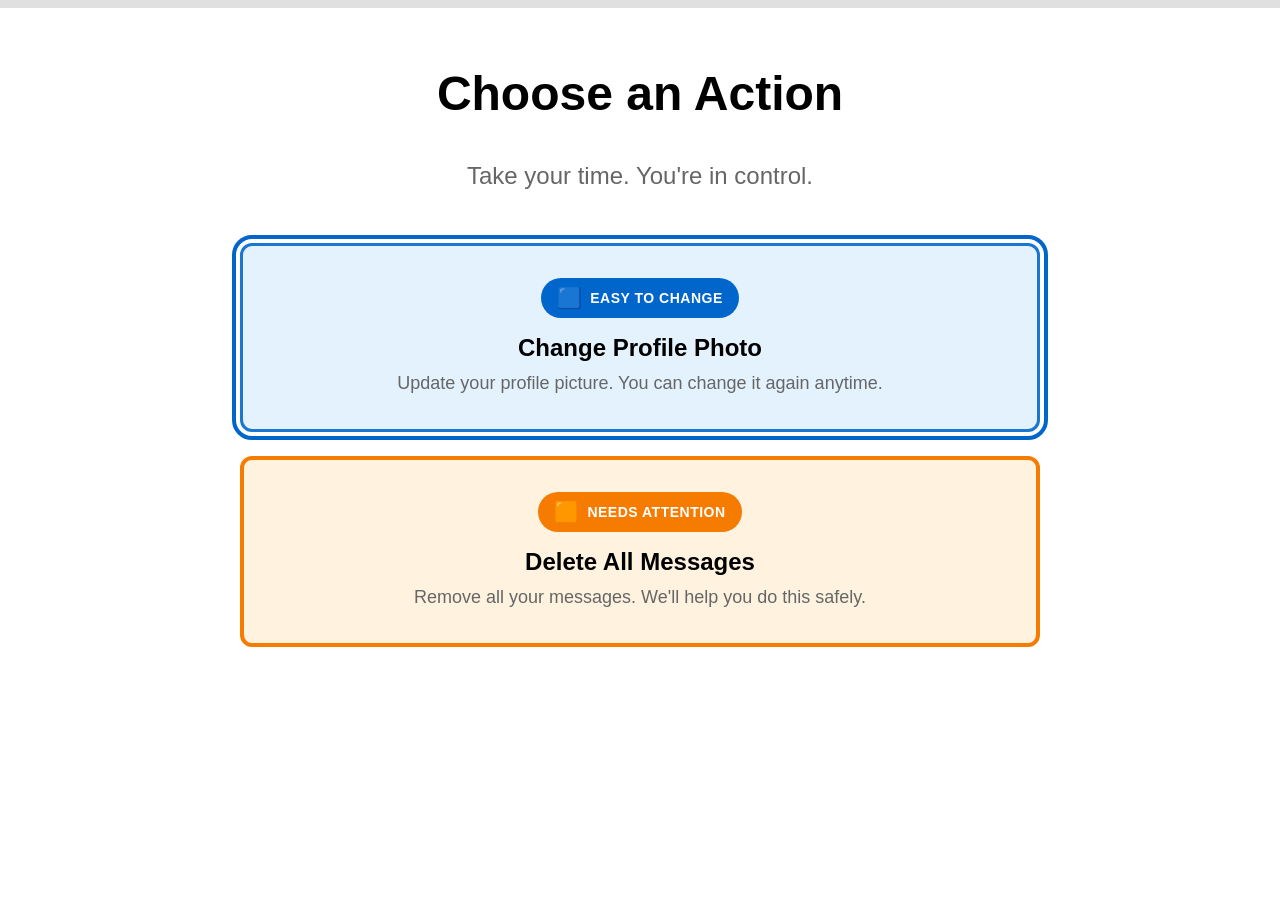
==== commit 5087a827: "Create Confirm accessibility prototype for reducing action anxiety Implemented a complete 4-screen f" ====
--- a/index.html
+++ b/index.html
@@ -3,7 +3,7 @@
 <head>
     <meta charset="UTF-8">
     <meta name="viewport" content="width=device-width, initial-scale=1.0">
-    <title>SenseFlow - Multisensory Interaction</title>
+    <title>Confirm - Accessible Action Confirmation</title>
     <link rel="stylesheet" href="styles.css">
 </head>
 <body>
@@ -12,173 +12,134 @@
         <div class="progress-fill" id="progressFill"></div>
     </div>
 
-    <!-- Screen 1: Start Interaction -->
+    <!-- Screen 1: Action Preview (Choose Action) -->
     <main id="screen1" class="screen active" aria-live="polite">
         <div class="container">
-            <div class="gesture-icon pulse" aria-hidden="true">
-                <svg width="120" height="120" viewBox="0 0 120 120" fill="none">
-                    <path d="M40 60 L60 40 L80 60 L60 80 Z" fill="currentColor" opacity="0.8"/>
-                    <circle cx="60" cy="60" r="35" stroke="currentColor" stroke-width="3" fill="none" opacity="0.5"/>
-                </svg>
-            </div>
+            <h1 class="title">Choose an Action</h1>
+            <p class="subtitle">Take your time. You're in control.</p>
 
-            <h1 class="title">SenseFlow</h1>
-            <p class="subtitle">Experience multisensory guidance</p>
+            <div class="choices" role="group" aria-label="Available actions">
+                <!-- Low-Risk Action -->
+                <button class="choice-btn low-risk" data-action="change-photo" data-risk="low" aria-label="Change profile photo - low risk action">
+                    <div class="risk-indicator" aria-hidden="true">
+                        <span class="risk-icon">🟦</span>
+                        <span class="risk-label">Easy to change</span>
+                    </div>
+                    <span class="choice-text">Change Profile Photo</span>
+                    <span class="choice-description">Update your profile picture. You can change it again anytime.</span>
+                </button>
 
-            <div class="instruction-card" role="article">
-                <div class="gesture-guide">
-                    <div class="gesture-demo" aria-hidden="true">
-                        <div class="swipe-indicator left">
-                            <span class="arrow">←</span>
-                        </div>
-                        <div class="touch-icon">👆</div>
-                        <div class="swipe-indicator right">
-                            <span class="arrow">→</span>
-                        </div>
+                <!-- High-Risk Action -->
+                <button class="choice-btn high-risk" data-action="delete-messages" data-risk="high" aria-label="Delete all messages - needs attention">
+                    <div class="risk-indicator" aria-hidden="true">
+                        <span class="risk-icon">🟧</span>
+                        <span class="risk-label">Needs attention</span>
                     </div>
-                    <p class="gesture-text">Swipe or tap to navigate</p>
-                </div>
-            </div>
-
-            <button class="choice-btn primary pulse-subtle" id="beginBtn" aria-label="Begin the experience">
-                <span class="choice-text">Begin</span>
-                <span class="arrow-icon" aria-hidden="true">→</span>
-            </button>
-        </div>
-    </main>
-
-    <!-- Screen 2: Guided Path View -->
-    <main id="screen2" class="screen" aria-live="polite">
-        <div class="container">
-            <h1 class="title">Follow the Path</h1>
-            <p class="subtitle">Choose your direction</p>
-
-            <div class="path-container" role="group" aria-label="Direction options">
-                <!-- Animated Path Visual -->
-                <svg class="path-visual" width="100%" height="200" viewBox="0 0 400 200" aria-hidden="true">
-                    <defs>
-                        <marker id="arrowhead" markerWidth="10" markerHeight="10" refX="9" refY="3" orient="auto">
-                            <polygon points="0 0, 10 3, 0 6" fill="#0066CC" />
-                        </marker>
-                    </defs>
-                    <path id="path1" class="animated-path" d="M 50 100 Q 125 50, 200 100" stroke="#0066CC" stroke-width="4" fill="none" marker-end="url(#arrowhead)" />
-                    <path id="path2" class="animated-path" d="M 50 100 L 200 100" stroke="#2E7D32" stroke-width="4" fill="none" marker-end="url(#arrowhead)" />
-                    <path id="path3" class="animated-path" d="M 50 100 Q 125 150, 200 100" stroke="#CC6600" stroke-width="4" fill="none" marker-end="url(#arrowhead)" />
-
-                    <circle class="path-pulse" cx="50" cy="100" r="8" fill="#0066CC" opacity="0.6" />
-                </svg>
-
-                <div class="direction-choices">
-                    <button class="direction-btn up" data-direction="up" aria-label="Move upward">
-                        <span class="direction-arrow" aria-hidden="true">↑</span>
-                        <span class="direction-label">Explore</span>
-                    </button>
-
-                    <button class="direction-btn forward" data-direction="forward" aria-label="Move forward">
-                        <span class="direction-arrow" aria-hidden="true">→</span>
-                        <span class="direction-label">Continue</span>
-                    </button>
-
-                    <button class="direction-btn down" data-direction="down" aria-label="Move downward">
-                        <span class="direction-arrow" aria-hidden="true">↓</span>
-                        <span class="direction-label">Discover</span>
-                    </button>
-                </div>
-            </div>
-
-            <div class="swipe-hint" aria-hidden="true">
-                <span class="hint-text">Swipe in any direction</span>
+                    <span class="choice-text">Delete All Messages</span>
+                    <span class="choice-description">Remove all your messages. We'll help you do this safely.</span>
+                </button>
             </div>
         </div>
     </main>
 
-    <!-- Screen 3: Sensory Feedback Controls -->
-    <main id="screen3" class="screen" aria-live="polite">
+    <!-- Screen 2: Confirmation Prompt (Review Before Action) -->
+    <main id="screen2" class="screen" aria-live="polite">
         <div class="container">
-            <h1 class="title">Customize Your Experience</h1>
-            <p class="subtitle">Choose your sensory feedback</p>
+            <h1 class="title" id="screen2Title">Review This Action</h1>
+            <p class="subtitle">Make sure this is what you want to do</p>
 
-            <div class="controls-card" role="group" aria-label="Sensory feedback settings">
-                <!-- Sound Toggle -->
-                <div class="control-item">
-                    <button class="toggle-btn active" id="soundToggle"
-                            aria-pressed="true" aria-label="Toggle sound feedback">
-                        <span class="control-icon" aria-hidden="true">🔊</span>
-                        <span class="control-label">Sound</span>
-                        <span class="toggle-indicator"></span>
-                    </button>
+            <div class="preview-card" id="previewCard" role="article">
+                <div class="preview-header">
+                    <div class="preview-icon" id="previewIcon" aria-hidden="true">📋</div>
+                    <div class="preview-risk" id="previewRisk">
+                        <span class="risk-badge" id="riskBadge">Low Risk</span>
+                    </div>
                 </div>
+                <h2 class="preview-title" id="previewTitle">Action Name</h2>
+                <div class="preview-content">
+                    <h3 class="preview-section-title">What will happen:</h3>
+                    <p class="preview-description" id="previewDescription">Description of the action</p>
 
-                <!-- Motion Toggle -->
-                <div class="control-item">
-                    <button class="toggle-btn active" id="motionToggle"
-                            aria-pressed="true" aria-label="Toggle motion feedback">
-                        <span class="control-icon" aria-hidden="true">〰️</span>
-                        <span class="control-label">Motion</span>
-                        <span class="toggle-indicator"></span>
-                    </button>
-                </div>
-
-                <!-- Haptic Toggle -->
-                <div class="control-item">
-                    <button class="toggle-btn active" id="hapticToggle"
-                            aria-pressed="true" aria-label="Toggle haptic feedback">
-                        <span class="control-icon" aria-hidden="true">📳</span>
-                        <span class="control-label">Haptic</span>
-                        <span class="toggle-indicator"></span>
-                    </button>
+                    <h3 class="preview-section-title">Good to know:</h3>
+                    <ul class="preview-details" id="previewDetails">
+                        <li>Detail 1</li>
+                        <li>Detail 2</li>
+                    </ul>
                 </div>
             </div>
 
-            <div class="test-feedback-area" role="region" aria-label="Test feedback settings">
-                <p class="test-label">Test your settings:</p>
-                <button class="test-btn" id="testFeedback" aria-label="Test all enabled feedback">
-                    <span class="test-icon" aria-hidden="true">✨</span>
-                    <span class="test-text">Test Feedback</span>
+            <div class="choices" role="group" aria-label="Confirmation actions">
+                <button class="choice-btn confirm-action" id="confirmActionBtn" aria-label="Yes, continue with this action">
+                    <span class="choice-text" id="confirmBtnText">Yes, Continue</span>
+                </button>
+
+                <button class="choice-btn secondary-outline" id="backToScreen1" aria-label="No, go back">
+                    <span class="choice-text">No, Take Me Back</span>
                 </button>
             </div>
-
-            <button class="choice-btn confirm" id="continueBtn" aria-label="Continue to completion">
-                <span class="choice-text">Continue</span>
-                <span class="arrow-icon" aria-hidden="true">→</span>
-            </button>
         </div>
     </main>
 
-    <!-- Screen 4: Task Completion Feedback -->
+    <!-- Screen 3: Undo or Recovery State (Action Complete with Undo) -->
+    <main id="screen3" class="screen" aria-live="polite">
+        <div class="container">
+            <div class="action-complete-icon" aria-hidden="true">
+                <div class="completion-circle">
+                    <div class="completion-check">✓</div>
+                </div>
+            </div>
+
+            <h1 class="title">Action Complete</h1>
+            <p class="subtitle" id="screen3Subtitle">Changed your mind? No problem.</p>
+
+            <div class="status-card" role="article">
+                <h2 class="status-title" id="statusTitle">What just happened:</h2>
+                <p class="status-description" id="statusDescription">Your action has been completed.</p>
+
+                <div class="undo-section">
+                    <p class="undo-message" id="undoMessage">You can undo this action if you'd like.</p>
+                </div>
+            </div>
+
+            <div class="choices" role="group" aria-label="Next steps">
+                <button class="choice-btn undo-btn" id="undoBtn" aria-label="Undo this action">
+                    <span class="undo-icon" aria-hidden="true">↶</span>
+                    <span class="choice-text">Undo This Action</span>
+                </button>
+
+                <button class="choice-btn keep-btn" id="keepBtn" aria-label="Keep this change">
+                    <span class="choice-text">Keep This Change</span>
+                </button>
+            </div>
+        </div>
+    </main>
+
+    <!-- Screen 4: Final Confirmation (All Set) -->
     <main id="screen4" class="screen" aria-live="polite">
         <div class="container">
             <div class="success-animation" aria-hidden="true">
-                <div class="ripple-effect"></div>
                 <div class="checkmark-circle">
                     <div class="checkmark"></div>
                 </div>
             </div>
 
-            <h1 class="title success-title">Complete!</h1>
-            <p class="subtitle">You've experienced SenseFlow</p>
+            <h1 class="title success-title">All Set!</h1>
+            <p class="subtitle">You've completed this action with confidence</p>
 
-            <div class="completion-stats" role="article">
-                <div class="stat-item">
-                    <span class="stat-icon" aria-hidden="true">👆</span>
-                    <span class="stat-label">Gestures Used</span>
-                    <span class="stat-value" id="gestureCount">0</span>
+            <div class="summary-card" role="article">
+                <h2 class="summary-heading">What happened:</h2>
+                <div class="summary-content">
+                    <p class="summary-description" id="finalSummary">Your action has been completed successfully.</p>
+                    <div class="summary-detail" id="finalDetail"></div>
                 </div>
-                <div class="stat-item">
-                    <span class="stat-icon" aria-hidden="true">🔊</span>
-                    <span class="stat-label">Sound Cues</span>
-                    <span class="stat-value" id="soundCount">0</span>
-                </div>
-                <div class="stat-item">
-                    <span class="stat-icon" aria-hidden="true">📳</span>
-                    <span class="stat-label">Haptic Pulses</span>
-                    <span class="stat-value" id="hapticCount">0</span>
+                <div class="reassurance-box">
+                    <p class="reassurance-text" id="reassuranceText">Everything is safe and working properly.</p>
                 </div>
             </div>
 
             <div class="choices" role="group" aria-label="Next actions">
-                <button class="choice-btn primary" id="startOver" aria-label="Experience SenseFlow again">
-                    <span class="choice-text">Experience Again</span>
+                <button class="choice-btn primary" id="startOver" aria-label="Try another action">
+                    <span class="choice-text">Try Another Action</span>
                 </button>
             </div>
         </div>
@@ -191,12 +152,6 @@
     <audio id="successSound" preload="auto">
         <source src="[data-uri]" type="audio/wav">
     </audio>
-    <audio id="swipeSound" preload="auto">
-        <source src="[data-uri]" type="audio/wav">
-    </audio>
-    <audio id="directionSound" preload="auto">
-        <source src="[data-uri]" type="audio/wav">
-    </audio>
 
     <!-- Screen Reader Announcements -->
     <div class="sr-only" role="status" aria-live="polite" aria-atomic="true" id="announcements"></div>
--- a/styles.css
+++ b/styles.css
@@ -6,19 +6,36 @@
 }
 
 :root {
-    /* High Contrast Color Palette */
+    /* Base Colors */
     --color-bg: #FFFFFF;
     --color-text: #000000;
-    --color-primary: #0066CC;
-    --color-primary-hover: #0052A3;
-    --color-primary-active: #003D7A;
-    --color-secondary: #2E7D32;
-    --color-secondary-hover: #1B5E20;
-    --color-accent: #CC6600;
+    --color-muted: #666666;
     --color-border: #333333;
+    --color-card-bg: #F5F5F5;
+
+    /* Low-Risk Colors (Blue - Trustworthy, Calm) */
+    --color-low-risk: #0066CC;
+    --color-low-risk-hover: #0052A3;
+    --color-low-risk-active: #003D7A;
+    --color-low-risk-bg: #E3F2FD;
+    --color-low-risk-border: #1976D2;
+
+    /* High-Risk Colors (Amber/Orange - Attention without Alarm) */
+    --color-high-risk: #F57C00;
+    --color-high-risk-hover: #E65100;
+    --color-high-risk-active: #BF360C;
+    --color-high-risk-bg: #FFF3E0;
+    --color-high-risk-border: #F57C00;
+
+    /* Success Colors */
     --color-success: #2E7D32;
-    --color-muted: #666666;
-    --color-card-bg: #F5F5F5;
+    --color-success-hover: #1B5E20;
+    --color-success-bg: #E8F5E9;
+
+    /* Undo/Warning Colors (Gentle Purple) */
+    --color-undo: #7B1FA2;
+    --color-undo-hover: #6A1B9A;
+    --color-undo-bg: #F3E5F5;
 
     /* Spacing */
     --spacing-xs: 0.5rem;
@@ -52,7 +69,6 @@
     font-size: var(--font-size-base);
     line-height: 1.6;
     min-height: 100vh;
-    overflow-x: hidden;
 }
 
 /* Screen Reader Only */
@@ -81,7 +97,7 @@
 
 .progress-fill {
     height: 100%;
-    background: linear-gradient(90deg, var(--color-primary), var(--color-secondary));
+    background-color: var(--color-low-risk);
     transition: width var(--transition-speed) ease-in-out;
     width: 0%;
 }
@@ -133,457 +149,7 @@
     font-weight: 400;
 }
 
-/* Gesture Icon - Screen 1 */
-.gesture-icon {
-    display: flex;
-    justify-content: center;
-    margin-bottom: var(--spacing-lg);
-    color: var(--color-primary);
-}
-
-.gesture-icon.pulse {
-    animation: pulse 2s ease-in-out infinite;
-}
-
-@keyframes pulse {
-    0%, 100% {
-        transform: scale(1);
-        opacity: 1;
-    }
-    50% {
-        transform: scale(1.1);
-        opacity: 0.8;
-    }
-}
-
-/* Instruction Card - Screen 1 */
-.instruction-card {
-    background-color: var(--color-card-bg);
-    border: var(--border-width) solid var(--color-border);
-    border-radius: var(--border-radius);
-    padding: var(--spacing-xl);
-    margin-bottom: var(--spacing-xl);
-}
-
-.gesture-guide {
-    text-align: center;
-}
-
-.gesture-demo {
-    display: flex;
-    justify-content: center;
-    align-items: center;
-    gap: var(--spacing-lg);
-    margin-bottom: var(--spacing-md);
-    position: relative;
-    height: 100px;
-}
-
-.swipe-indicator {
-    font-size: 48px;
-    animation: swipeHint 2s ease-in-out infinite;
-}
-
-.swipe-indicator.left {
-    animation-delay: 0s;
-}
-
-.swipe-indicator.right {
-    animation-delay: 1s;
-}
-
-@keyframes swipeHint {
-    0%, 100% {
-        transform: translateX(0);
-        opacity: 0.5;
-    }
-    50% {
-        transform: translateX(10px);
-        opacity: 1;
-    }
-}
-
-.touch-icon {
-    font-size: 64px;
-    animation: tap 1.5s ease-in-out infinite;
-}
-
-@keyframes tap {
-    0%, 100% {
-        transform: scale(1);
-    }
-    50% {
-        transform: scale(1.2);
-    }
-}
-
-.gesture-text {
-    font-size: var(--font-size-lg);
-    color: var(--color-text);
-    font-weight: 600;
-}
-
-/* Pulse Subtle Animation */
-.pulse-subtle {
-    animation: pulseSubtle 3s ease-in-out infinite;
-}
-
-@keyframes pulseSubtle {
-    0%, 100% {
-        box-shadow: 0 0 0 0 rgba(0, 102, 204, 0.4);
-    }
-    50% {
-        box-shadow: 0 0 0 20px rgba(0, 102, 204, 0);
-    }
-}
-
-/* Arrow Icon */
-.arrow-icon {
-    margin-left: var(--spacing-sm);
-    font-size: 28px;
-    display: inline-block;
-    animation: arrowBounce 1s ease-in-out infinite;
-}
-
-@keyframes arrowBounce {
-    0%, 100% {
-        transform: translateX(0);
-    }
-    50% {
-        transform: translateX(5px);
-    }
-}
-
-/* Path Container - Screen 2 */
-.path-container {
-    margin-bottom: var(--spacing-xl);
-}
-
-.path-visual {
-    display: block;
-    margin: 0 auto var(--spacing-xl);
-    max-width: 400px;
-}
-
-.animated-path {
-    stroke-dasharray: 300;
-    stroke-dashoffset: 300;
-    animation: drawPath 3s ease-in-out infinite;
-}
-
-#path1 {
-    animation-delay: 0s;
-}
-
-#path2 {
-    animation-delay: 0.5s;
-}
-
-#path3 {
-    animation-delay: 1s;
-}
-
-@keyframes drawPath {
-    0%, 100% {
-        stroke-dashoffset: 300;
-        opacity: 0.3;
-    }
-    50% {
-        stroke-dashoffset: 0;
-        opacity: 1;
-    }
-}
-
-.path-pulse {
-    animation: pathPulse 2s ease-in-out infinite;
-}
-
-@keyframes pathPulse {
-    0%, 100% {
-        r: 8;
-        opacity: 0.6;
-    }
-    50% {
-        r: 12;
-        opacity: 1;
-    }
-}
-
-/* Direction Choices */
-.direction-choices {
-    display: flex;
-    flex-direction: column;
-    gap: var(--spacing-md);
-}
-
-.direction-btn {
-    display: flex;
-    align-items: center;
-    gap: var(--spacing-md);
-    padding: var(--spacing-lg);
-    font-size: var(--font-size-lg);
-    font-weight: 600;
-    border: var(--border-width) solid var(--color-border);
-    border-radius: var(--border-radius);
-    background-color: var(--color-bg);
-    color: var(--color-text);
-    cursor: pointer;
-    transition: all var(--transition-speed) ease;
-    min-height: 80px;
-}
-
-.direction-btn:hover {
-    transform: translateX(10px);
-    box-shadow: -8px 0 16px rgba(0, 0, 0, 0.1);
-}
-
-.direction-btn:focus {
-    outline: 4px solid var(--color-primary);
-    outline-offset: 4px;
-}
-
-.direction-btn.up {
-    border-left: 6px solid var(--color-primary);
-}
-
-.direction-btn.forward {
-    border-left: 6px solid var(--color-secondary);
-}
-
-.direction-btn.down {
-    border-left: 6px solid var(--color-accent);
-}
-
-.direction-arrow {
-    font-size: 48px;
-    line-height: 1;
-}
-
-.direction-label {
-    font-size: var(--font-size-lg);
-    flex: 1;
-}
-
-.swipe-hint {
-    text-align: center;
-    color: var(--color-muted);
-    font-size: var(--font-size-base);
-    animation: fadeInOut 2s ease-in-out infinite;
-}
-
-@keyframes fadeInOut {
-    0%, 100% {
-        opacity: 0.5;
-    }
-    50% {
-        opacity: 1;
-    }
-}
-
-/* Controls Card - Screen 3 */
-.controls-card {
-    background-color: var(--color-card-bg);
-    border: var(--border-width) solid var(--color-border);
-    border-radius: var(--border-radius);
-    padding: var(--spacing-xl);
-    margin-bottom: var(--spacing-xl);
-}
-
-.control-item {
-    margin-bottom: var(--spacing-md);
-}
-
-.control-item:last-child {
-    margin-bottom: 0;
-}
-
-.toggle-btn {
-    display: flex;
-    align-items: center;
-    gap: var(--spacing-md);
-    width: 100%;
-    padding: var(--spacing-lg);
-    font-size: var(--font-size-lg);
-    font-weight: 600;
-    border: var(--border-width) solid var(--color-border);
-    border-radius: var(--border-radius);
-    background-color: var(--color-bg);
-    color: var(--color-text);
-    cursor: pointer;
-    transition: all var(--transition-speed) ease;
-    position: relative;
-}
-
-.toggle-btn:hover {
-    background-color: #F0F0F0;
-}
-
-.toggle-btn:focus {
-    outline: 4px solid var(--color-primary);
-    outline-offset: 4px;
-}
-
-.toggle-btn.active {
-    background-color: var(--color-primary);
-    color: #FFFFFF;
-    border-color: var(--color-primary);
-}
-
-.control-icon {
-    font-size: 36px;
-}
-
-.control-label {
-    flex: 1;
-    text-align: left;
-}
-
-.toggle-indicator {
-    width: 60px;
-    height: 32px;
-    background-color: #CCCCCC;
-    border-radius: 16px;
-    position: relative;
-    transition: background-color var(--transition-speed) ease;
-}
-
-.toggle-indicator::after {
-    content: '';
-    position: absolute;
-    width: 26px;
-    height: 26px;
-    background-color: #FFFFFF;
-    border-radius: 50%;
-    top: 3px;
-    left: 3px;
-    transition: transform var(--transition-speed) ease;
-}
-
-.toggle-btn.active .toggle-indicator {
-    background-color: #FFFFFF;
-}
-
-.toggle-btn.active .toggle-indicator::after {
-    transform: translateX(28px);
-}
-
-/* Test Feedback Area */
-.test-feedback-area {
-    text-align: center;
-    margin-bottom: var(--spacing-xl);
-}
-
-.test-label {
-    font-size: var(--font-size-lg);
-    margin-bottom: var(--spacing-md);
-    color: var(--color-muted);
-}
-
-.test-btn {
-    display: inline-flex;
-    align-items: center;
-    gap: var(--spacing-sm);
-    padding: var(--spacing-md) var(--spacing-xl);
-    font-size: var(--font-size-lg);
-    font-weight: 600;
-    border: var(--border-width) solid var(--color-secondary);
-    border-radius: var(--border-radius);
-    background-color: var(--color-secondary);
-    color: #FFFFFF;
-    cursor: pointer;
-    transition: all var(--transition-speed) ease;
-}
-
-.test-btn:hover {
-    background-color: var(--color-secondary-hover);
-    transform: scale(1.05);
-}
-
-.test-btn:focus {
-    outline: 4px solid var(--color-primary);
-    outline-offset: 4px;
-}
-
-.test-btn:active {
-    transform: scale(0.98);
-}
-
-.test-icon {
-    font-size: 28px;
-}
-
-/* Completion Stats - Screen 4 */
-.completion-stats {
-    background-color: var(--color-card-bg);
-    border: var(--border-width) solid var(--color-border);
-    border-radius: var(--border-radius);
-    padding: var(--spacing-xl);
-    margin-bottom: var(--spacing-xl);
-    display: grid;
-    grid-template-columns: repeat(auto-fit, minmax(200px, 1fr));
-    gap: var(--spacing-lg);
-}
-
-.stat-item {
-    display: flex;
-    flex-direction: column;
-    align-items: center;
-    text-align: center;
-    padding: var(--spacing-md);
-}
-
-.stat-icon {
-    font-size: 48px;
-    margin-bottom: var(--spacing-sm);
-}
-
-.stat-label {
-    font-size: var(--font-size-base);
-    color: var(--color-muted);
-    margin-bottom: var(--spacing-xs);
-}
-
-.stat-value {
-    font-size: var(--font-size-xl);
-    font-weight: 700;
-    color: var(--color-primary);
-    animation: countUp 0.5s ease-out;
-}
-
-@keyframes countUp {
-    from {
-        transform: scale(0.5);
-        opacity: 0;
-    }
-    to {
-        transform: scale(1);
-        opacity: 1;
-    }
-}
-
-/* Ripple Effect - Screen 4 */
-.ripple-effect {
-    position: absolute;
-    width: 200px;
-    height: 200px;
-    border-radius: 50%;
-    border: 4px solid var(--color-success);
-    animation: ripple 2s ease-out infinite;
-    pointer-events: none;
-}
-
-@keyframes ripple {
-    from {
-        transform: scale(0.5);
-        opacity: 1;
-    }
-    to {
-        transform: scale(2);
-        opacity: 0;
-    }
-}
-
-/* Choice Buttons */
+/* Choices Container */
 .choices {
     display: flex;
     flex-direction: column;
@@ -591,9 +157,10 @@
     margin-bottom: var(--spacing-lg);
 }
 
+/* Choice Buttons - Base */
 .choice-btn {
     display: flex;
-    flex-direction: row;
+    flex-direction: column;
     align-items: center;
     justify-content: center;
     padding: var(--spacing-lg);
@@ -605,64 +172,340 @@
     color: var(--color-text);
     cursor: pointer;
     transition: all var(--transition-speed) ease;
-    min-height: 80px;
+    min-height: 120px;
     text-align: center;
     position: relative;
-    overflow: hidden;
 }
 
 .choice-btn:hover {
     transform: translateY(-4px);
-    box-shadow: 0 8px 16px rgba(0, 0, 0, 0.2);
+    box-shadow: 0 8px 16px rgba(0, 0, 0, 0.15);
 }
 
 .choice-btn:focus {
-    outline: 4px solid var(--color-primary);
+    outline: 4px solid var(--color-low-risk);
     outline-offset: 4px;
 }
 
 .choice-btn:active {
     transform: translateY(-2px);
-    box-shadow: 0 4px 8px rgba(0, 0, 0, 0.2);
-}
-
-.choice-btn.primary {
-    background-color: var(--color-primary);
+    box-shadow: 0 4px 8px rgba(0, 0, 0, 0.15);
+}
+
+/* Risk Indicator */
+.risk-indicator {
+    display: flex;
+    align-items: center;
+    gap: var(--spacing-xs);
+    margin-bottom: var(--spacing-sm);
+    padding: var(--spacing-xs) var(--spacing-sm);
+    border-radius: 20px;
+    font-size: 14px;
+    font-weight: 600;
+}
+
+.risk-icon {
+    font-size: 20px;
+}
+
+.risk-label {
+    font-size: 14px;
+    text-transform: uppercase;
+    letter-spacing: 0.5px;
+}
+
+/* Low-Risk Action Styling */
+.choice-btn.low-risk {
+    background-color: var(--color-low-risk-bg);
+    border-color: var(--color-low-risk-border);
+    border-width: 3px;
+}
+
+.choice-btn.low-risk:hover {
+    background-color: #BBDEFB;
+    border-color: var(--color-low-risk);
+}
+
+.choice-btn.low-risk:focus {
+    outline-color: var(--color-low-risk);
+}
+
+.choice-btn.low-risk .risk-indicator {
+    background-color: var(--color-low-risk);
     color: #FFFFFF;
-    border-color: var(--color-primary);
-}
-
-.choice-btn.primary:hover {
-    background-color: var(--color-primary-hover);
-    border-color: var(--color-primary-hover);
-}
-
-.choice-btn.confirm {
-    background-color: var(--color-success);
+}
+
+/* High-Risk Action Styling */
+.choice-btn.high-risk {
+    background-color: var(--color-high-risk-bg);
+    border-color: var(--color-high-risk-border);
+    border-width: 4px;
+}
+
+.choice-btn.high-risk:hover {
+    background-color: #FFE0B2;
+    border-color: var(--color-high-risk);
+}
+
+.choice-btn.high-risk:focus {
+    outline-color: var(--color-high-risk);
+}
+
+.choice-btn.high-risk .risk-indicator {
+    background-color: var(--color-high-risk);
     color: #FFFFFF;
-    border-color: var(--color-success);
-}
-
-.choice-btn.confirm:hover {
-    background-color: var(--color-secondary-hover);
-    border-color: var(--color-secondary-hover);
-}
-
+}
+
+/* Button Content */
 .choice-text {
     font-size: var(--font-size-lg);
     font-weight: 600;
     display: block;
-}
-
-/* Success Animation */
+    margin-bottom: var(--spacing-xs);
+}
+
+.choice-description {
+    font-size: var(--font-size-base);
+    font-weight: 400;
+    color: var(--color-muted);
+    display: block;
+    line-height: 1.5;
+}
+
+/* Primary Button Variant */
+.choice-btn.primary {
+    background-color: var(--color-low-risk);
+    color: #FFFFFF;
+    border-color: var(--color-low-risk);
+}
+
+.choice-btn.primary:hover {
+    background-color: var(--color-low-risk-hover);
+}
+
+.choice-btn.primary .choice-description {
+    color: rgba(255, 255, 255, 0.9);
+}
+
+/* Secondary Outline Variant */
+.choice-btn.secondary-outline {
+    background-color: transparent;
+    color: var(--color-text);
+    border-color: var(--color-border);
+    min-height: 80px;
+}
+
+.choice-btn.secondary-outline:hover {
+    background-color: #F5F5F5;
+}
+
+/* Confirm Action Button (adapts to risk level) */
+.choice-btn.confirm-action {
+    color: #FFFFFF;
+    min-height: 100px;
+}
+
+.choice-btn.confirm-action.low-risk-confirm {
+    background-color: var(--color-low-risk);
+    border-color: var(--color-low-risk);
+}
+
+.choice-btn.confirm-action.low-risk-confirm:hover {
+    background-color: var(--color-low-risk-hover);
+}
+
+.choice-btn.confirm-action.high-risk-confirm {
+    background-color: var(--color-high-risk);
+    border-color: var(--color-high-risk);
+}
+
+.choice-btn.confirm-action.high-risk-confirm:hover {
+    background-color: var(--color-high-risk-hover);
+}
+
+/* Undo Button */
+.choice-btn.undo-btn {
+    background-color: var(--color-undo-bg);
+    border-color: var(--color-undo);
+    color: var(--color-undo);
+}
+
+.choice-btn.undo-btn:hover {
+    background-color: #E1BEE7;
+    border-color: var(--color-undo-hover);
+}
+
+.undo-icon {
+    font-size: 32px;
+    margin-bottom: var(--spacing-xs);
+    display: block;
+}
+
+/* Keep Button */
+.choice-btn.keep-btn {
+    background-color: var(--color-success-bg);
+    border-color: var(--color-success);
+    color: var(--color-success);
+}
+
+.choice-btn.keep-btn:hover {
+    background-color: #C8E6C9;
+    border-color: var(--color-success-hover);
+}
+
+/* Preview Card (Screen 2) */
+.preview-card {
+    background-color: var(--color-card-bg);
+    border: var(--border-width) solid var(--color-border);
+    border-radius: var(--border-radius);
+    padding: var(--spacing-xl);
+    margin-bottom: var(--spacing-xl);
+}
+
+.preview-card.low-risk-preview {
+    background-color: var(--color-low-risk-bg);
+    border-color: var(--color-low-risk-border);
+}
+
+.preview-card.high-risk-preview {
+    background-color: var(--color-high-risk-bg);
+    border-color: var(--color-high-risk-border);
+    border-width: 4px;
+}
+
+.preview-header {
+    display: flex;
+    justify-content: space-between;
+    align-items: center;
+    margin-bottom: var(--spacing-md);
+}
+
+.preview-icon {
+    font-size: 48px;
+}
+
+.risk-badge {
+    padding: var(--spacing-xs) var(--spacing-md);
+    border-radius: 20px;
+    font-size: 14px;
+    font-weight: 600;
+    text-transform: uppercase;
+    letter-spacing: 0.5px;
+}
+
+.risk-badge.low-risk-badge {
+    background-color: var(--color-low-risk);
+    color: #FFFFFF;
+}
+
+.risk-badge.high-risk-badge {
+    background-color: var(--color-high-risk);
+    color: #FFFFFF;
+}
+
+.preview-title {
+    font-size: var(--font-size-xl);
+    font-weight: 700;
+    margin-bottom: var(--spacing-md);
+}
+
+.preview-section-title {
+    font-size: var(--font-size-base);
+    font-weight: 700;
+    margin-top: var(--spacing-md);
+    margin-bottom: var(--spacing-sm);
+    color: var(--color-text);
+}
+
+.preview-description {
+    font-size: var(--font-size-base);
+    line-height: 1.6;
+    color: var(--color-text);
+    margin-bottom: var(--spacing-sm);
+}
+
+.preview-details {
+    list-style: none;
+    padding-left: 0;
+}
+
+.preview-details li {
+    padding: var(--spacing-sm);
+    margin-bottom: var(--spacing-xs);
+    background-color: rgba(255, 255, 255, 0.7);
+    border-radius: 8px;
+    border-left: 4px solid var(--color-low-risk);
+}
+
+.preview-card.high-risk-preview .preview-details li {
+    border-left-color: var(--color-high-risk);
+}
+
+/* Action Complete Icon (Screen 3) */
+.action-complete-icon {
+    display: flex;
+    justify-content: center;
+    margin-bottom: var(--spacing-lg);
+    animation: scaleIn 0.6s ease-out;
+}
+
+.completion-circle {
+    width: 100px;
+    height: 100px;
+    border-radius: 50%;
+    background-color: var(--color-success);
+    display: flex;
+    align-items: center;
+    justify-content: center;
+}
+
+.completion-check {
+    font-size: 60px;
+    color: #FFFFFF;
+    font-weight: bold;
+}
+
+/* Status Card (Screen 3) */
+.status-card {
+    background-color: var(--color-card-bg);
+    border: var(--border-width) solid var(--color-border);
+    border-radius: var(--border-radius);
+    padding: var(--spacing-xl);
+    margin-bottom: var(--spacing-xl);
+}
+
+.status-title {
+    font-size: var(--font-size-lg);
+    font-weight: 700;
+    margin-bottom: var(--spacing-md);
+}
+
+.status-description {
+    font-size: var(--font-size-base);
+    line-height: 1.6;
+    margin-bottom: var(--spacing-md);
+}
+
+.undo-section {
+    margin-top: var(--spacing-lg);
+    padding: var(--spacing-md);
+    background-color: var(--color-undo-bg);
+    border-radius: 8px;
+    border-left: 4px solid var(--color-undo);
+}
+
+.undo-message {
+    font-size: var(--font-size-base);
+    color: var(--color-text);
+    font-weight: 500;
+}
+
+/* Success Animation (Screen 4) */
 .success-animation {
     display: flex;
     justify-content: center;
-    align-items: center;
     margin-bottom: var(--spacing-xl);
     animation: scaleIn 0.6s ease-out;
-    position: relative;
-    height: 200px;
 }
 
 @keyframes scaleIn {
@@ -684,8 +527,6 @@
     display: flex;
     align-items: center;
     justify-content: center;
-    position: relative;
-    z-index: 2;
 }
 
 .checkmark {
@@ -713,6 +554,53 @@
     color: var(--color-success);
 }
 
+/* Summary Card (Screen 4) */
+.summary-card {
+    background-color: var(--color-card-bg);
+    border: var(--border-width) solid var(--color-border);
+    border-radius: var(--border-radius);
+    padding: var(--spacing-xl);
+    margin-bottom: var(--spacing-xl);
+}
+
+.summary-heading {
+    font-size: var(--font-size-xl);
+    font-weight: 600;
+    margin-bottom: var(--spacing-md);
+    text-align: center;
+}
+
+.summary-content {
+    margin-bottom: var(--spacing-lg);
+}
+
+.summary-description {
+    font-size: var(--font-size-lg);
+    line-height: 1.6;
+    margin-bottom: var(--spacing-md);
+    text-align: center;
+}
+
+.summary-detail {
+    font-size: var(--font-size-base);
+    color: var(--color-muted);
+    text-align: center;
+}
+
+.reassurance-box {
+    background-color: var(--color-success-bg);
+    padding: var(--spacing-md);
+    border-radius: 8px;
+    border-left: 4px solid var(--color-success);
+}
+
+.reassurance-text {
+    font-size: var(--font-size-base);
+    color: var(--color-success);
+    font-weight: 500;
+    text-align: center;
+}
+
 /* Button Click Effect */
 @keyframes clickEffect {
     0% {
@@ -726,9 +614,7 @@
     }
 }
 
-.choice-btn.clicked,
-.direction-btn.clicked,
-.toggle-btn.clicked {
+.choice-btn.clicked {
     animation: clickEffect 0.3s ease;
 }
 
@@ -747,76 +633,48 @@
     }
 
     .choice-btn {
-        min-height: 70px;
+        min-height: 100px;
         padding: var(--spacing-md);
-    }
-
-    .completion-stats {
-        grid-template-columns: 1fr;
-    }
-
-    .gesture-demo {
-        gap: var(--spacing-sm);
     }
 }
 
 /* High Contrast Mode Support */
 @media (prefers-contrast: high) {
     :root {
-        --color-primary: #0052CC;
         --border-width: 4px;
     }
 
-    .choice-btn,
-    .direction-btn,
-    .toggle-btn {
+    .choice-btn {
         border-width: 4px;
     }
 }
 
 /* Reduced Motion Support */
 @media (prefers-reduced-motion: reduce) {
-    *,
-    *::before,
-    *::after {
+    * {
         animation-duration: 0.01ms !important;
         animation-iteration-count: 1 !important;
         transition-duration: 0.01ms !important;
     }
-
-    .pulse,
-    .pulse-subtle,
-    .swipe-indicator,
-    .touch-icon,
-    .arrow-icon,
-    .animated-path,
-    .path-pulse,
-    .swipe-hint,
-    .ripple-effect {
-        animation: none !important;
-    }
 }
 
 /* Focus Visible for Keyboard Navigation */
-.choice-btn:focus-visible,
-.direction-btn:focus-visible,
-.toggle-btn:focus-visible,
-.test-btn:focus-visible {
-    outline: 4px solid var(--color-primary);
+.choice-btn:focus-visible {
+    outline: 4px solid var(--color-low-risk);
     outline-offset: 4px;
 }
 
-/* Loading State */
-.choice-btn:disabled,
-.direction-btn:disabled,
-.toggle-btn:disabled {
+.choice-btn.high-risk:focus-visible {
+    outline-color: var(--color-high-risk);
+}
+
+/* Disabled State */
+.choice-btn:disabled {
     opacity: 0.6;
     cursor: not-allowed;
 }
 
-.choice-btn:disabled:hover,
-.direction-btn:disabled:hover,
-.toggle-btn:disabled:hover {
+.choice-btn:disabled:hover {
     transform: none;
     box-shadow: none;
 }
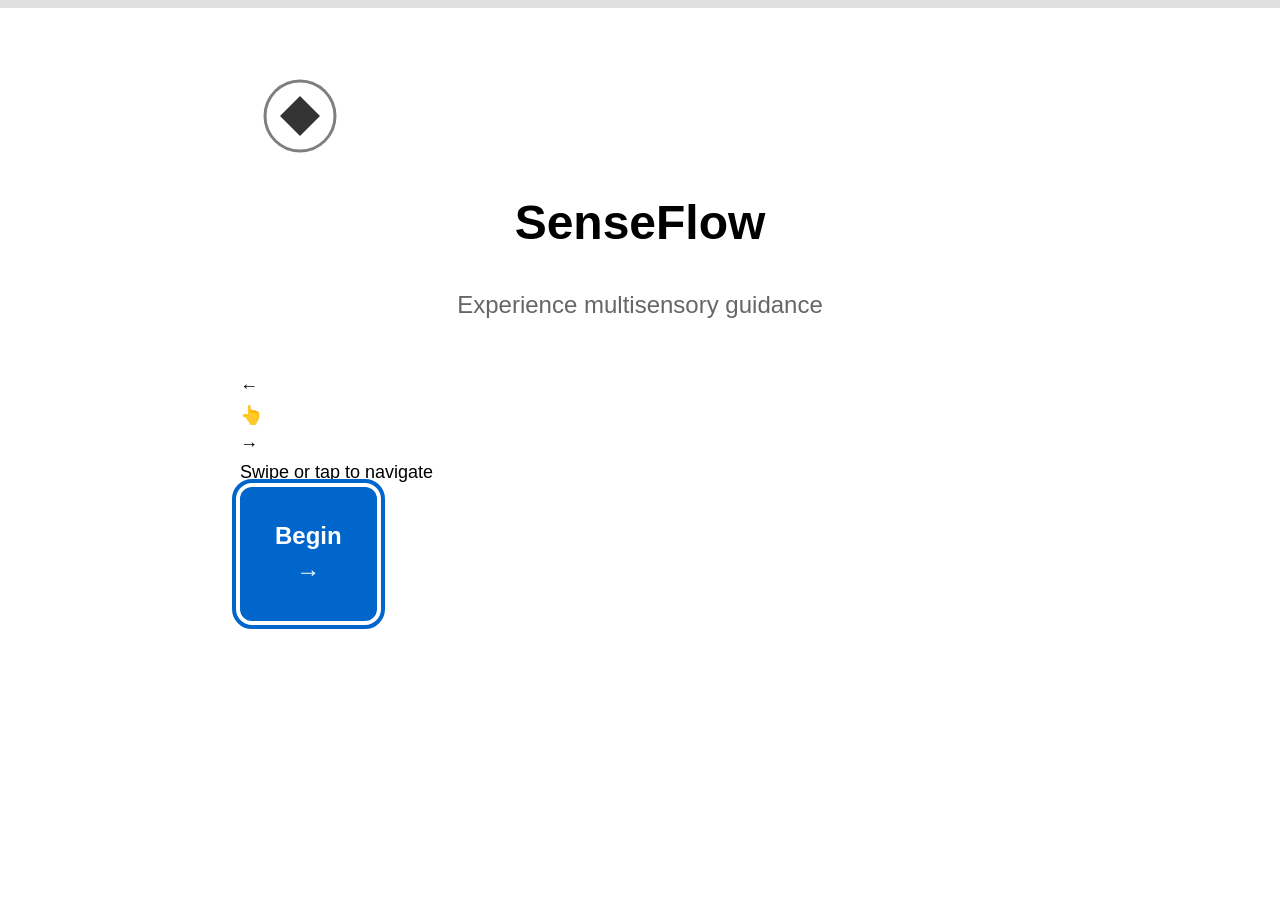
==== commit 40467317: "Fix audio, motion, and haptic feedback functionality Replace inline base64 audio with Web Audio API " ====
--- a/index.html
+++ b/index.html
@@ -3,7 +3,7 @@
 <head>
     <meta charset="UTF-8">
     <meta name="viewport" content="width=device-width, initial-scale=1.0">
-    <title>Confirm - Accessible Action Confirmation</title>
+    <title>SenseFlow - Multisensory Interaction</title>
     <link rel="stylesheet" href="styles.css">
 </head>
 <body>
@@ -12,146 +12,177 @@
         <div class="progress-fill" id="progressFill"></div>
     </div>
 
-    <!-- Screen 1: Action Preview (Choose Action) -->
+    <!-- Screen 1: Start Interaction -->
     <main id="screen1" class="screen active" aria-live="polite">
         <div class="container">
-            <h1 class="title">Choose an Action</h1>
-            <p class="subtitle">Take your time. You're in control.</p>
+            <div class="gesture-icon pulse" aria-hidden="true">
+                <svg width="120" height="120" viewBox="0 0 120 120" fill="none">
+                    <path d="M40 60 L60 40 L80 60 L60 80 Z" fill="currentColor" opacity="0.8"/>
+                    <circle cx="60" cy="60" r="35" stroke="currentColor" stroke-width="3" fill="none" opacity="0.5"/>
+                </svg>
+            </div>
 
-            <div class="choices" role="group" aria-label="Available actions">
-                <!-- Low-Risk Action -->
-                <button class="choice-btn low-risk" data-action="change-photo" data-risk="low" aria-label="Change profile photo - low risk action">
-                    <div class="risk-indicator" aria-hidden="true">
-                        <span class="risk-icon">🟦</span>
-                        <span class="risk-label">Easy to change</span>
+            <h1 class="title">SenseFlow</h1>
+            <p class="subtitle">Experience multisensory guidance</p>
+
+            <div class="instruction-card" role="article">
+                <div class="gesture-guide">
+                    <div class="gesture-demo" aria-hidden="true">
+                        <div class="swipe-indicator left">
+                            <span class="arrow">←</span>
+                        </div>
+                        <div class="touch-icon">👆</div>
+                        <div class="swipe-indicator right">
+                            <span class="arrow">→</span>
+                        </div>
                     </div>
-                    <span class="choice-text">Change Profile Photo</span>
-                    <span class="choice-description">Update your profile picture. You can change it again anytime.</span>
-                </button>
+                    <p class="gesture-text">Swipe or tap to navigate</p>
+                </div>
+            </div>
 
-                <!-- High-Risk Action -->
-                <button class="choice-btn high-risk" data-action="delete-messages" data-risk="high" aria-label="Delete all messages - needs attention">
-                    <div class="risk-indicator" aria-hidden="true">
-                        <span class="risk-icon">🟧</span>
-                        <span class="risk-label">Needs attention</span>
-                    </div>
-                    <span class="choice-text">Delete All Messages</span>
-                    <span class="choice-description">Remove all your messages. We'll help you do this safely.</span>
-                </button>
+            <button class="choice-btn primary pulse-subtle" id="beginBtn" aria-label="Begin the experience">
+                <span class="choice-text">Begin</span>
+                <span class="arrow-icon" aria-hidden="true">→</span>
+            </button>
+        </div>
+    </main>
+
+    <!-- Screen 2: Guided Path View -->
+    <main id="screen2" class="screen" aria-live="polite">
+        <div class="container">
+            <h1 class="title">Follow the Path</h1>
+            <p class="subtitle">Choose your direction</p>
+
+            <div class="path-container" role="group" aria-label="Direction options">
+                <!-- Animated Path Visual -->
+                <svg class="path-visual" width="100%" height="200" viewBox="0 0 400 200" aria-hidden="true">
+                    <defs>
+                        <marker id="arrowhead" markerWidth="10" markerHeight="10" refX="9" refY="3" orient="auto">
+                            <polygon points="0 0, 10 3, 0 6" fill="#0066CC" />
+                        </marker>
+                    </defs>
+                    <path id="path1" class="animated-path" d="M 50 100 Q 125 50, 200 100" stroke="#0066CC" stroke-width="4" fill="none" marker-end="url(#arrowhead)" />
+                    <path id="path2" class="animated-path" d="M 50 100 L 200 100" stroke="#2E7D32" stroke-width="4" fill="none" marker-end="url(#arrowhead)" />
+                    <path id="path3" class="animated-path" d="M 50 100 Q 125 150, 200 100" stroke="#CC6600" stroke-width="4" fill="none" marker-end="url(#arrowhead)" />
+
+                    <circle class="path-pulse" cx="50" cy="100" r="8" fill="#0066CC" opacity="0.6" />
+                </svg>
+
+                <div class="direction-choices">
+                    <button class="direction-btn up" data-direction="up" aria-label="Move upward">
+                        <span class="direction-arrow" aria-hidden="true">↑</span>
+                        <span class="direction-label">Explore</span>
+                    </button>
+
+                    <button class="direction-btn forward" data-direction="forward" aria-label="Move forward">
+                        <span class="direction-arrow" aria-hidden="true">→</span>
+                        <span class="direction-label">Continue</span>
+                    </button>
+
+                    <button class="direction-btn down" data-direction="down" aria-label="Move downward">
+                        <span class="direction-arrow" aria-hidden="true">↓</span>
+                        <span class="direction-label">Discover</span>
+                    </button>
+                </div>
+            </div>
+
+            <div class="swipe-hint" aria-hidden="true">
+                <span class="hint-text">Swipe in any direction</span>
             </div>
         </div>
     </main>
 
-    <!-- Screen 2: Confirmation Prompt (Review Before Action) -->
-    <main id="screen2" class="screen" aria-live="polite">
+    <!-- Screen 3: Sensory Feedback Controls -->
+    <main id="screen3" class="screen" aria-live="polite">
         <div class="container">
-            <h1 class="title" id="screen2Title">Review This Action</h1>
-            <p class="subtitle">Make sure this is what you want to do</p>
+            <h1 class="title">Customize Your Experience</h1>
+            <p class="subtitle">Choose your sensory feedback</p>
 
-            <div class="preview-card" id="previewCard" role="article">
-                <div class="preview-header">
-                    <div class="preview-icon" id="previewIcon" aria-hidden="true">📋</div>
-                    <div class="preview-risk" id="previewRisk">
-                        <span class="risk-badge" id="riskBadge">Low Risk</span>
-                    </div>
+            <div class="controls-card" role="group" aria-label="Sensory feedback settings">
+                <!-- Sound Toggle -->
+                <div class="control-item">
+                    <button class="toggle-btn active" id="soundToggle"
+                            aria-pressed="true" aria-label="Toggle sound feedback">
+                        <span class="control-icon" aria-hidden="true">🔊</span>
+                        <span class="control-label">Sound</span>
+                        <span class="toggle-indicator"></span>
+                    </button>
                 </div>
-                <h2 class="preview-title" id="previewTitle">Action Name</h2>
-                <div class="preview-content">
-                    <h3 class="preview-section-title">What will happen:</h3>
-                    <p class="preview-description" id="previewDescription">Description of the action</p>
 
-                    <h3 class="preview-section-title">Good to know:</h3>
-                    <ul class="preview-details" id="previewDetails">
-                        <li>Detail 1</li>
-                        <li>Detail 2</li>
-                    </ul>
+                <!-- Motion Toggle -->
+                <div class="control-item">
+                    <button class="toggle-btn active" id="motionToggle"
+                            aria-pressed="true" aria-label="Toggle motion feedback">
+                        <span class="control-icon" aria-hidden="true">〰️</span>
+                        <span class="control-label">Motion</span>
+                        <span class="toggle-indicator"></span>
+                    </button>
+                </div>
+
+                <!-- Haptic Toggle -->
+                <div class="control-item">
+                    <button class="toggle-btn active" id="hapticToggle"
+                            aria-pressed="true" aria-label="Toggle haptic feedback">
+                        <span class="control-icon" aria-hidden="true">📳</span>
+                        <span class="control-label">Haptic</span>
+                        <span class="toggle-indicator"></span>
+                    </button>
                 </div>
             </div>
 
-            <div class="choices" role="group" aria-label="Confirmation actions">
-                <button class="choice-btn confirm-action" id="confirmActionBtn" aria-label="Yes, continue with this action">
-                    <span class="choice-text" id="confirmBtnText">Yes, Continue</span>
-                </button>
-
-                <button class="choice-btn secondary-outline" id="backToScreen1" aria-label="No, go back">
-                    <span class="choice-text">No, Take Me Back</span>
+            <div class="test-feedback-area" role="region" aria-label="Test feedback settings">
+                <p class="test-label">Test your settings:</p>
+                <button class="test-btn" id="testFeedback" aria-label="Test all enabled feedback">
+                    <span class="test-icon" aria-hidden="true">✨</span>
+                    <span class="test-text">Test Feedback</span>
                 </button>
             </div>
+
+            <button class="choice-btn confirm" id="continueBtn" aria-label="Continue to completion">
+                <span class="choice-text">Continue</span>
+                <span class="arrow-icon" aria-hidden="true">→</span>
+            </button>
         </div>
     </main>
 
-    <!-- Screen 3: Undo or Recovery State (Action Complete with Undo) -->
-    <main id="screen3" class="screen" aria-live="polite">
-        <div class="container">
-            <div class="action-complete-icon" aria-hidden="true">
-                <div class="completion-circle">
-                    <div class="completion-check">✓</div>
-                </div>
-            </div>
-
-            <h1 class="title">Action Complete</h1>
-            <p class="subtitle" id="screen3Subtitle">Changed your mind? No problem.</p>
-
-            <div class="status-card" role="article">
-                <h2 class="status-title" id="statusTitle">What just happened:</h2>
-                <p class="status-description" id="statusDescription">Your action has been completed.</p>
-
-                <div class="undo-section">
-                    <p class="undo-message" id="undoMessage">You can undo this action if you'd like.</p>
-                </div>
-            </div>
-
-            <div class="choices" role="group" aria-label="Next steps">
-                <button class="choice-btn undo-btn" id="undoBtn" aria-label="Undo this action">
-                    <span class="undo-icon" aria-hidden="true">↶</span>
-                    <span class="choice-text">Undo This Action</span>
-                </button>
-
-                <button class="choice-btn keep-btn" id="keepBtn" aria-label="Keep this change">
-                    <span class="choice-text">Keep This Change</span>
-                </button>
-            </div>
-        </div>
-    </main>
-
-    <!-- Screen 4: Final Confirmation (All Set) -->
+    <!-- Screen 4: Task Completion Feedback -->
     <main id="screen4" class="screen" aria-live="polite">
         <div class="container">
             <div class="success-animation" aria-hidden="true">
+                <div class="ripple-effect"></div>
                 <div class="checkmark-circle">
                     <div class="checkmark"></div>
                 </div>
             </div>
 
-            <h1 class="title success-title">All Set!</h1>
-            <p class="subtitle">You've completed this action with confidence</p>
+            <h1 class="title success-title">Complete!</h1>
+            <p class="subtitle">You've experienced SenseFlow</p>
 
-            <div class="summary-card" role="article">
-                <h2 class="summary-heading">What happened:</h2>
-                <div class="summary-content">
-                    <p class="summary-description" id="finalSummary">Your action has been completed successfully.</p>
-                    <div class="summary-detail" id="finalDetail"></div>
+            <div class="completion-stats" role="article">
+                <div class="stat-item">
+                    <span class="stat-icon" aria-hidden="true">👆</span>
+                    <span class="stat-label">Gestures Used</span>
+                    <span class="stat-value" id="gestureCount">0</span>
                 </div>
-                <div class="reassurance-box">
-                    <p class="reassurance-text" id="reassuranceText">Everything is safe and working properly.</p>
+                <div class="stat-item">
+                    <span class="stat-icon" aria-hidden="true">🔊</span>
+                    <span class="stat-label">Sound Cues</span>
+                    <span class="stat-value" id="soundCount">0</span>
+                </div>
+                <div class="stat-item">
+                    <span class="stat-icon" aria-hidden="true">📳</span>
+                    <span class="stat-label">Haptic Pulses</span>
+                    <span class="stat-value" id="hapticCount">0</span>
                 </div>
             </div>
 
             <div class="choices" role="group" aria-label="Next actions">
-                <button class="choice-btn primary" id="startOver" aria-label="Try another action">
-                    <span class="choice-text">Try Another Action</span>
+                <button class="choice-btn primary" id="startOver" aria-label="Experience SenseFlow again">
+                    <span class="choice-text">Experience Again</span>
                 </button>
             </div>
         </div>
     </main>
-
-    <!-- Audio Elements for Feedback -->
-    <audio id="clickSound" preload="auto">
-        <source src="[data-uri]" type="audio/wav">
-    </audio>
-    <audio id="successSound" preload="auto">
-        <source src="[data-uri]" type="audio/wav">
-    </audio>
 
     <!-- Screen Reader Announcements -->
     <div class="sr-only" role="status" aria-live="polite" aria-atomic="true" id="announcements"></div>
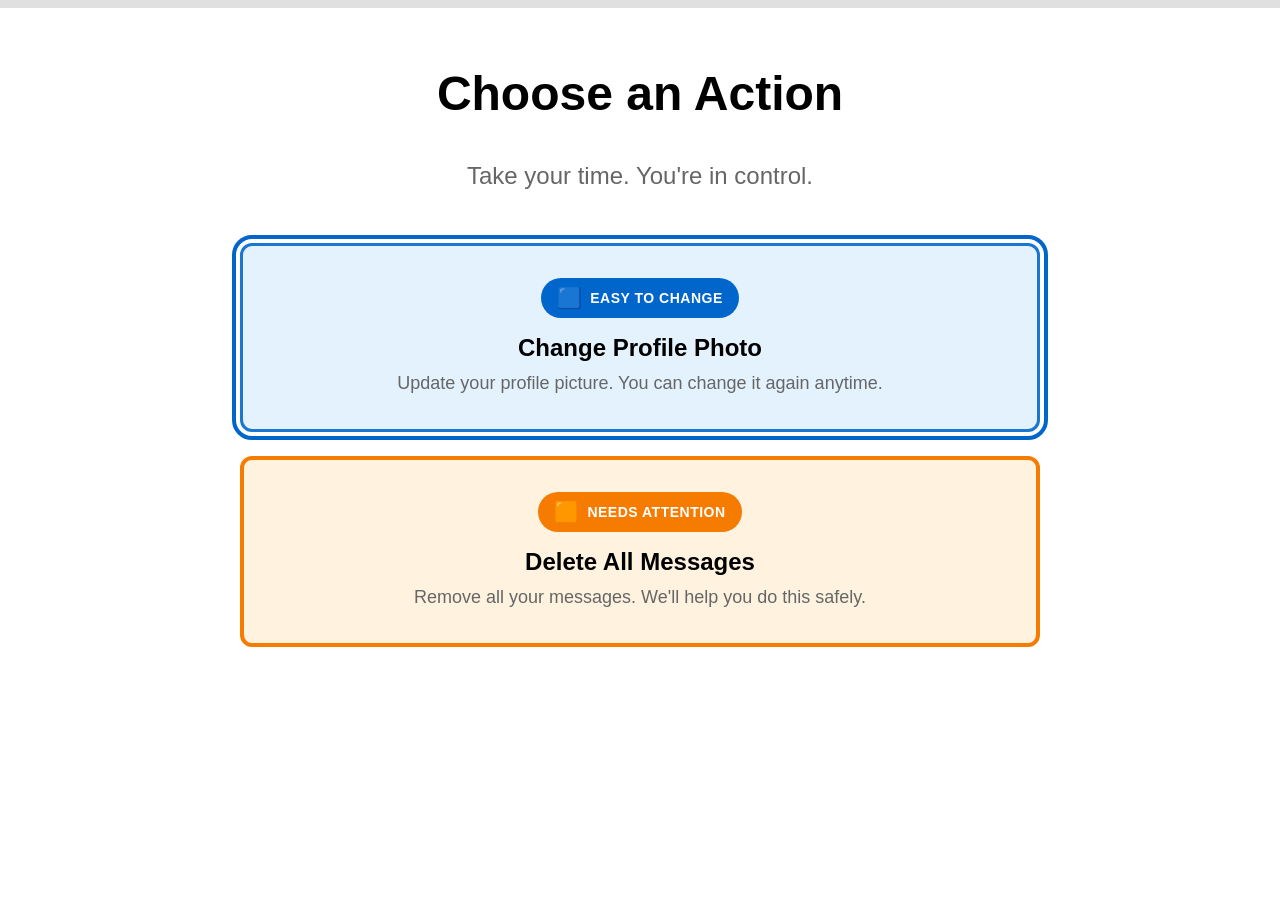
==== commit 196142c9: "Merge 5087a8274f137811942b4c75b1ff4f78549031fa into 9fdf9b93fdf60f16547660de16102c1e8c441f9e" ====
--- a/index.html
+++ b/index.html
@@ -3,7 +3,7 @@
 <head>
     <meta charset="UTF-8">
     <meta name="viewport" content="width=device-width, initial-scale=1.0">
-    <title>SenseFlow - Multisensory Interaction</title>
+    <title>Confirm - Accessible Action Confirmation</title>
     <link rel="stylesheet" href="styles.css">
 </head>
 <body>
@@ -12,177 +12,146 @@
         <div class="progress-fill" id="progressFill"></div>
     </div>
 
-    <!-- Screen 1: Start Interaction -->
+    <!-- Screen 1: Action Preview (Choose Action) -->
     <main id="screen1" class="screen active" aria-live="polite">
         <div class="container">
-            <div class="gesture-icon pulse" aria-hidden="true">
-                <svg width="120" height="120" viewBox="0 0 120 120" fill="none">
-                    <path d="M40 60 L60 40 L80 60 L60 80 Z" fill="currentColor" opacity="0.8"/>
-                    <circle cx="60" cy="60" r="35" stroke="currentColor" stroke-width="3" fill="none" opacity="0.5"/>
-                </svg>
-            </div>
+            <h1 class="title">Choose an Action</h1>
+            <p class="subtitle">Take your time. You're in control.</p>
 
-            <h1 class="title">SenseFlow</h1>
-            <p class="subtitle">Experience multisensory guidance</p>
+            <div class="choices" role="group" aria-label="Available actions">
+                <!-- Low-Risk Action -->
+                <button class="choice-btn low-risk" data-action="change-photo" data-risk="low" aria-label="Change profile photo - low risk action">
+                    <div class="risk-indicator" aria-hidden="true">
+                        <span class="risk-icon">🟦</span>
+                        <span class="risk-label">Easy to change</span>
+                    </div>
+                    <span class="choice-text">Change Profile Photo</span>
+                    <span class="choice-description">Update your profile picture. You can change it again anytime.</span>
+                </button>
 
-            <div class="instruction-card" role="article">
-                <div class="gesture-guide">
-                    <div class="gesture-demo" aria-hidden="true">
-                        <div class="swipe-indicator left">
-                            <span class="arrow">←</span>
-                        </div>
-                        <div class="touch-icon">👆</div>
-                        <div class="swipe-indicator right">
-                            <span class="arrow">→</span>
-                        </div>
+                <!-- High-Risk Action -->
+                <button class="choice-btn high-risk" data-action="delete-messages" data-risk="high" aria-label="Delete all messages - needs attention">
+                    <div class="risk-indicator" aria-hidden="true">
+                        <span class="risk-icon">🟧</span>
+                        <span class="risk-label">Needs attention</span>
                     </div>
-                    <p class="gesture-text">Swipe or tap to navigate</p>
-                </div>
-            </div>
-
-            <button class="choice-btn primary pulse-subtle" id="beginBtn" aria-label="Begin the experience">
-                <span class="choice-text">Begin</span>
-                <span class="arrow-icon" aria-hidden="true">→</span>
-            </button>
-        </div>
-    </main>
-
-    <!-- Screen 2: Guided Path View -->
-    <main id="screen2" class="screen" aria-live="polite">
-        <div class="container">
-            <h1 class="title">Follow the Path</h1>
-            <p class="subtitle">Choose your direction</p>
-
-            <div class="path-container" role="group" aria-label="Direction options">
-                <!-- Animated Path Visual -->
-                <svg class="path-visual" width="100%" height="200" viewBox="0 0 400 200" aria-hidden="true">
-                    <defs>
-                        <marker id="arrowhead" markerWidth="10" markerHeight="10" refX="9" refY="3" orient="auto">
-                            <polygon points="0 0, 10 3, 0 6" fill="#0066CC" />
-                        </marker>
-                    </defs>
-                    <path id="path1" class="animated-path" d="M 50 100 Q 125 50, 200 100" stroke="#0066CC" stroke-width="4" fill="none" marker-end="url(#arrowhead)" />
-                    <path id="path2" class="animated-path" d="M 50 100 L 200 100" stroke="#2E7D32" stroke-width="4" fill="none" marker-end="url(#arrowhead)" />
-                    <path id="path3" class="animated-path" d="M 50 100 Q 125 150, 200 100" stroke="#CC6600" stroke-width="4" fill="none" marker-end="url(#arrowhead)" />
-
-                    <circle class="path-pulse" cx="50" cy="100" r="8" fill="#0066CC" opacity="0.6" />
-                </svg>
-
-                <div class="direction-choices">
-                    <button class="direction-btn up" data-direction="up" aria-label="Move upward">
-                        <span class="direction-arrow" aria-hidden="true">↑</span>
-                        <span class="direction-label">Explore</span>
-                    </button>
-
-                    <button class="direction-btn forward" data-direction="forward" aria-label="Move forward">
-                        <span class="direction-arrow" aria-hidden="true">→</span>
-                        <span class="direction-label">Continue</span>
-                    </button>
-
-                    <button class="direction-btn down" data-direction="down" aria-label="Move downward">
-                        <span class="direction-arrow" aria-hidden="true">↓</span>
-                        <span class="direction-label">Discover</span>
-                    </button>
-                </div>
-            </div>
-
-            <div class="swipe-hint" aria-hidden="true">
-                <span class="hint-text">Swipe in any direction</span>
+                    <span class="choice-text">Delete All Messages</span>
+                    <span class="choice-description">Remove all your messages. We'll help you do this safely.</span>
+                </button>
             </div>
         </div>
     </main>
 
-    <!-- Screen 3: Sensory Feedback Controls -->
-    <main id="screen3" class="screen" aria-live="polite">
+    <!-- Screen 2: Confirmation Prompt (Review Before Action) -->
+    <main id="screen2" class="screen" aria-live="polite">
         <div class="container">
-            <h1 class="title">Customize Your Experience</h1>
-            <p class="subtitle">Choose your sensory feedback</p>
+            <h1 class="title" id="screen2Title">Review This Action</h1>
+            <p class="subtitle">Make sure this is what you want to do</p>
 
-            <div class="controls-card" role="group" aria-label="Sensory feedback settings">
-                <!-- Sound Toggle -->
-                <div class="control-item">
-                    <button class="toggle-btn active" id="soundToggle"
-                            aria-pressed="true" aria-label="Toggle sound feedback">
-                        <span class="control-icon" aria-hidden="true">🔊</span>
-                        <span class="control-label">Sound</span>
-                        <span class="toggle-indicator"></span>
-                    </button>
+            <div class="preview-card" id="previewCard" role="article">
+                <div class="preview-header">
+                    <div class="preview-icon" id="previewIcon" aria-hidden="true">📋</div>
+                    <div class="preview-risk" id="previewRisk">
+                        <span class="risk-badge" id="riskBadge">Low Risk</span>
+                    </div>
                 </div>
+                <h2 class="preview-title" id="previewTitle">Action Name</h2>
+                <div class="preview-content">
+                    <h3 class="preview-section-title">What will happen:</h3>
+                    <p class="preview-description" id="previewDescription">Description of the action</p>
 
-                <!-- Motion Toggle -->
-                <div class="control-item">
-                    <button class="toggle-btn active" id="motionToggle"
-                            aria-pressed="true" aria-label="Toggle motion feedback">
-                        <span class="control-icon" aria-hidden="true">〰️</span>
-                        <span class="control-label">Motion</span>
-                        <span class="toggle-indicator"></span>
-                    </button>
-                </div>
-
-                <!-- Haptic Toggle -->
-                <div class="control-item">
-                    <button class="toggle-btn active" id="hapticToggle"
-                            aria-pressed="true" aria-label="Toggle haptic feedback">
-                        <span class="control-icon" aria-hidden="true">📳</span>
-                        <span class="control-label">Haptic</span>
-                        <span class="toggle-indicator"></span>
-                    </button>
+                    <h3 class="preview-section-title">Good to know:</h3>
+                    <ul class="preview-details" id="previewDetails">
+                        <li>Detail 1</li>
+                        <li>Detail 2</li>
+                    </ul>
                 </div>
             </div>
 
-            <div class="test-feedback-area" role="region" aria-label="Test feedback settings">
-                <p class="test-label">Test your settings:</p>
-                <button class="test-btn" id="testFeedback" aria-label="Test all enabled feedback">
-                    <span class="test-icon" aria-hidden="true">✨</span>
-                    <span class="test-text">Test Feedback</span>
+            <div class="choices" role="group" aria-label="Confirmation actions">
+                <button class="choice-btn confirm-action" id="confirmActionBtn" aria-label="Yes, continue with this action">
+                    <span class="choice-text" id="confirmBtnText">Yes, Continue</span>
+                </button>
+
+                <button class="choice-btn secondary-outline" id="backToScreen1" aria-label="No, go back">
+                    <span class="choice-text">No, Take Me Back</span>
                 </button>
             </div>
-
-            <button class="choice-btn confirm" id="continueBtn" aria-label="Continue to completion">
-                <span class="choice-text">Continue</span>
-                <span class="arrow-icon" aria-hidden="true">→</span>
-            </button>
         </div>
     </main>
 
-    <!-- Screen 4: Task Completion Feedback -->
+    <!-- Screen 3: Undo or Recovery State (Action Complete with Undo) -->
+    <main id="screen3" class="screen" aria-live="polite">
+        <div class="container">
+            <div class="action-complete-icon" aria-hidden="true">
+                <div class="completion-circle">
+                    <div class="completion-check">✓</div>
+                </div>
+            </div>
+
+            <h1 class="title">Action Complete</h1>
+            <p class="subtitle" id="screen3Subtitle">Changed your mind? No problem.</p>
+
+            <div class="status-card" role="article">
+                <h2 class="status-title" id="statusTitle">What just happened:</h2>
+                <p class="status-description" id="statusDescription">Your action has been completed.</p>
+
+                <div class="undo-section">
+                    <p class="undo-message" id="undoMessage">You can undo this action if you'd like.</p>
+                </div>
+            </div>
+
+            <div class="choices" role="group" aria-label="Next steps">
+                <button class="choice-btn undo-btn" id="undoBtn" aria-label="Undo this action">
+                    <span class="undo-icon" aria-hidden="true">↶</span>
+                    <span class="choice-text">Undo This Action</span>
+                </button>
+
+                <button class="choice-btn keep-btn" id="keepBtn" aria-label="Keep this change">
+                    <span class="choice-text">Keep This Change</span>
+                </button>
+            </div>
+        </div>
+    </main>
+
+    <!-- Screen 4: Final Confirmation (All Set) -->
     <main id="screen4" class="screen" aria-live="polite">
         <div class="container">
             <div class="success-animation" aria-hidden="true">
-                <div class="ripple-effect"></div>
                 <div class="checkmark-circle">
                     <div class="checkmark"></div>
                 </div>
             </div>
 
-            <h1 class="title success-title">Complete!</h1>
-            <p class="subtitle">You've experienced SenseFlow</p>
+            <h1 class="title success-title">All Set!</h1>
+            <p class="subtitle">You've completed this action with confidence</p>
 
-            <div class="completion-stats" role="article">
-                <div class="stat-item">
-                    <span class="stat-icon" aria-hidden="true">👆</span>
-                    <span class="stat-label">Gestures Used</span>
-                    <span class="stat-value" id="gestureCount">0</span>
+            <div class="summary-card" role="article">
+                <h2 class="summary-heading">What happened:</h2>
+                <div class="summary-content">
+                    <p class="summary-description" id="finalSummary">Your action has been completed successfully.</p>
+                    <div class="summary-detail" id="finalDetail"></div>
                 </div>
-                <div class="stat-item">
-                    <span class="stat-icon" aria-hidden="true">🔊</span>
-                    <span class="stat-label">Sound Cues</span>
-                    <span class="stat-value" id="soundCount">0</span>
-                </div>
-                <div class="stat-item">
-                    <span class="stat-icon" aria-hidden="true">📳</span>
-                    <span class="stat-label">Haptic Pulses</span>
-                    <span class="stat-value" id="hapticCount">0</span>
+                <div class="reassurance-box">
+                    <p class="reassurance-text" id="reassuranceText">Everything is safe and working properly.</p>
                 </div>
             </div>
 
             <div class="choices" role="group" aria-label="Next actions">
-                <button class="choice-btn primary" id="startOver" aria-label="Experience SenseFlow again">
-                    <span class="choice-text">Experience Again</span>
+                <button class="choice-btn primary" id="startOver" aria-label="Try another action">
+                    <span class="choice-text">Try Another Action</span>
                 </button>
             </div>
         </div>
     </main>
+
+    <!-- Audio Elements for Feedback -->
+    <audio id="clickSound" preload="auto">
+        <source src="[data-uri]" type="audio/wav">
+    </audio>
+    <audio id="successSound" preload="auto">
+        <source src="[data-uri]" type="audio/wav">
+    </audio>
 
     <!-- Screen Reader Announcements -->
     <div class="sr-only" role="status" aria-live="polite" aria-atomic="true" id="announcements"></div>
